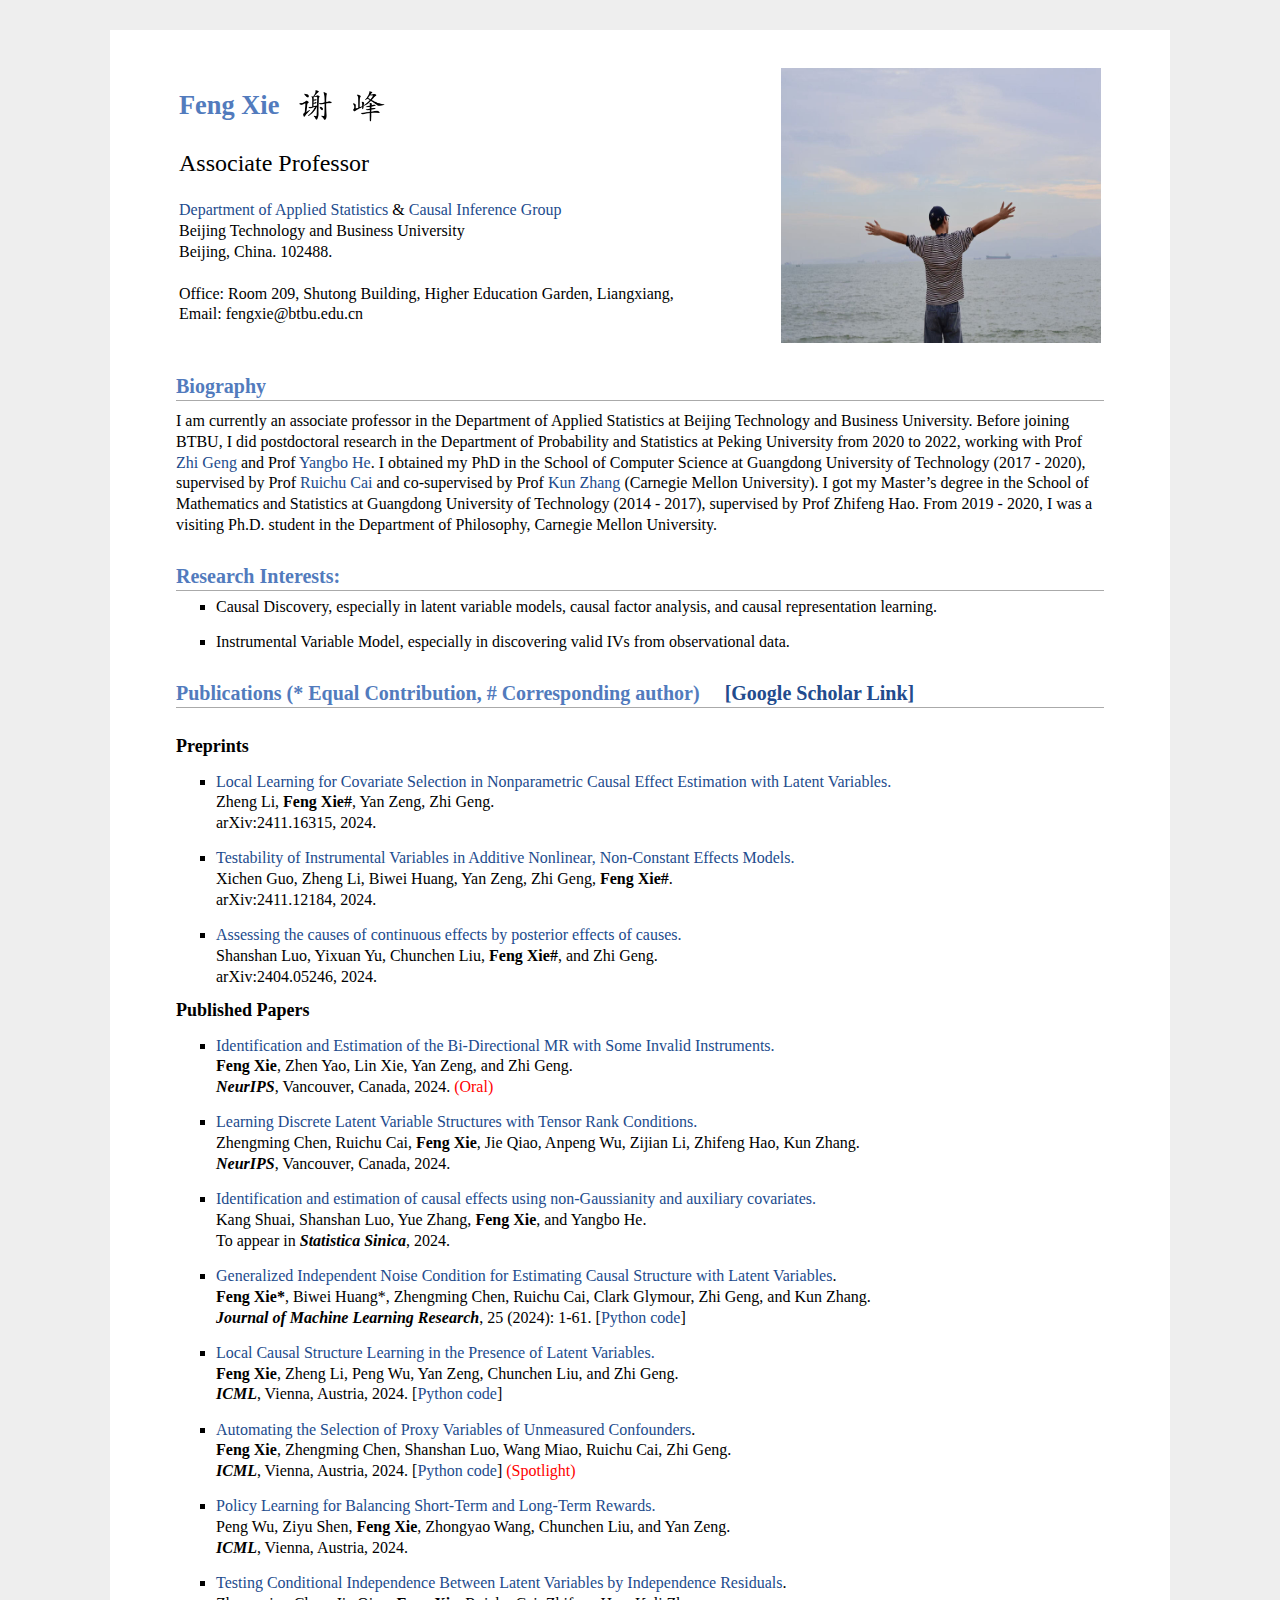
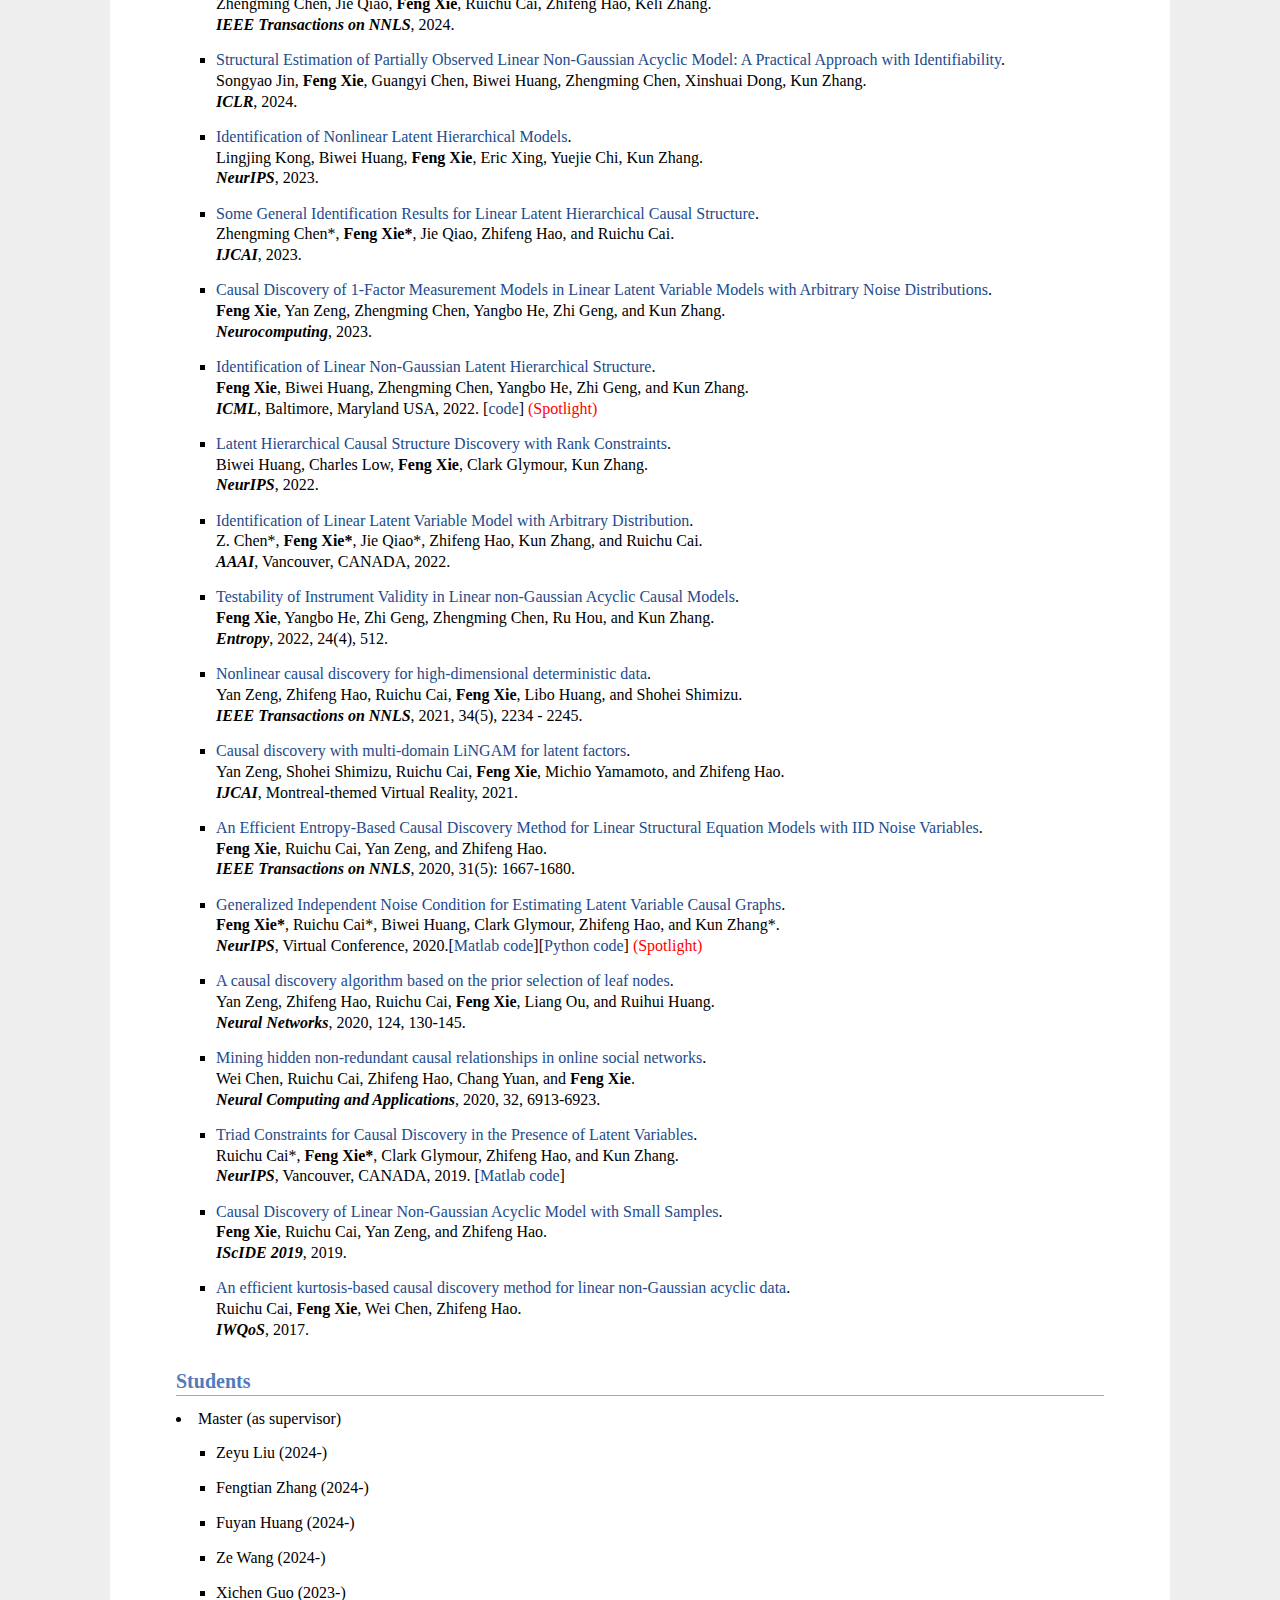
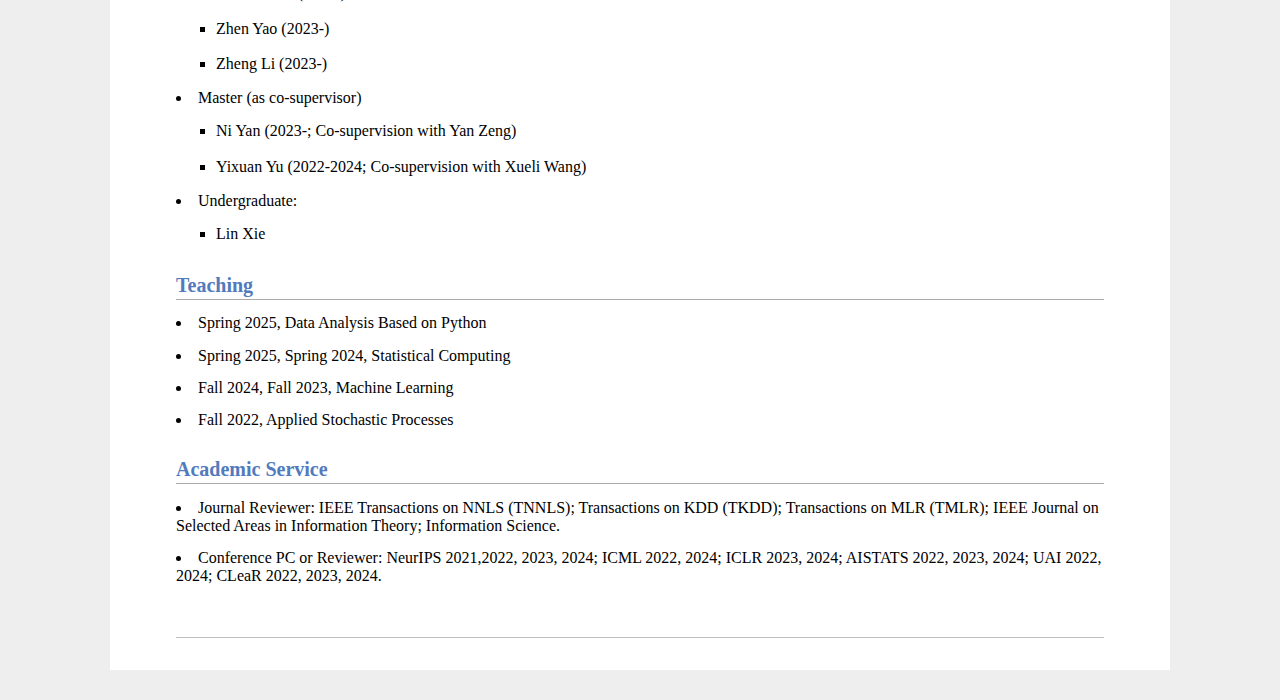
==== index.html @ b9092509 "Update index.html" ====
<meta name="description" content="Feng Xie&#39;s home page">
<link rel="stylesheet" href="jemdoc.css" type="text/css">
<link rel="shortcut icon" href="BTBU_logo.png">
<title>Feng Xie's Homepage</title>



<body> 
<div id="layout-content" style="margin-top:25px">

	<!--<a href="/cn">中文版本</a>-->
		
<table>
    <tbody>
        <tr>
            <td width="670">
                <div id="toptitle">
                    <h1>Feng Xie &nbsp; <img src="fengxie_cn.png" height="38px" style="margin-bottom:-10px" alt=''></h1>
                </div>
                <p>
                    <FONT size=5 face="Times New Roman">Associate Professor</FONT><br>
                    <br>
                    <a href="https://stxy.btbu.edu.cn/szdw/yytjxsz/fjsyytjx/c91fb67076584b08b0d0cfa4a7b65b8f.htm" target="_blank"> Department of Applied Statistics</a> & <a href="https://btbu-causality.group/" target="_blank">Causal Inference Group</a><br>
                    Beijing Technology and Business University <br>
                    Beijing, China. 102488.<br>
                    <br>
                    Office: Room 209, Shutong Building, Higher Education Garden, Liangxiang,
                    <br>
                    Email: fengxie@btbu.edu.cn
                </p>
            </td>
            <td>
                <img src="photos/xiamen1.jpeg" border="0" width="320" height="275">
            </td>
        </tr>
    </tbody>
</table>

<h2>Biography</h2>
<p>
    I am currently an associate professor in the Department of Applied Statistics at Beijing Technology and Business University.
  Before joining BTBU, I did postdoctoral research in the Department of Probability and Statistics at Peking University from 2020 to 2022, working with Prof <a href="https://www.math.pku.edu.cn/jsdw/ltx/141130.htm" target="_blank">Zhi Geng</a> and Prof <a href="http://english.math.pku.edu.cn/peoplefaculty/167.html" target="_blank">Yangbo He</a>.
  I obtained my PhD in the School of Computer Science at Guangdong University of Technology (2017 - 2020), supervised by Prof <a href="https://ruichucai.github.io/" target="_blank">Ruichu Cai</a> and co-supervised by Prof <a href="https://www.andrew.cmu.edu/user/kunz1/index.html" target="_blank">Kun Zhang</a> (Carnegie Mellon University).
  I got my Master’s degree in the School of Mathematics and Statistics at Guangdong University of Technology (2014 - 2017), supervised by Prof Zhifeng Hao. From 2019 - 2020, I was a visiting Ph.D. student in the Department of Philosophy, Carnegie Mellon University.
</p>

<h2>Research Interests:</h2>
<p>
<ul>
<li><p>Causal Discovery, especially in latent variable models, causal factor analysis, and causal representation learning.</p>
</li>
<li><p>Instrumental Variable Model, especially in discovering valid IVs from observational data.</p>
</li>
</ul>
</p>
	
<!-- 
<font size="4"><p align="justify"><span style="color:#ff0000"><b>I'm looking for students. Welcome to contact me if you are interested! </b></span></p></font>

<p style="font-size: 16px; text-align: justify; color: #ff0000; font-weight: bold;">
  I'm looking for students. Welcome to contact me if you are interested!
</p>
-->
<h2>Publications (* Equal Contribution, # Corresponding author) &nbsp&nbsp&nbsp<a href="https://scholar.google.com/citations?user=stLFCtQAAAAJ" target="_blank"> [Google Scholar Link]</a> <small></small></h2>

<!-- <pre><font size="3"><b>* Corresponding author</b>, <b># Corresponding author</b></font></pre>-->

<br><font size="4"><b>Preprints</b></font> 
<ul>
	<li>
	<p> <a href="https://arxiv.org/pdf/2411.16315" target="_blank">Local Learning for Covariate Selection in Nonparametric Causal Effect Estimation with Latent Variables.</a><br>
		Zheng Li, <b>Feng Xie#</b>, Yan Zeng, Zhi Geng.<br>
		arXiv:2411.16315, 2024.</p>	
	</li>
	<li>
	<p> <a href="https://arxiv.org/pdf/2411.12184" target="_blank">Testability of Instrumental Variables in Additive Nonlinear, Non-Constant Effects Models.</a><br>
		Xichen Guo, Zheng Li, Biwei Huang, Yan Zeng, Zhi Geng, <b>Feng Xie#</b>.<br>
		arXiv:2411.12184, 2024.</p>	
	</li>
	<li>
	<p> <a href="https://arxiv.org/pdf/2404.05246" target="_blank">Assessing the causes of continuous effects by posterior effects of causes.</a><br>
		Shanshan Luo, Yixuan Yu, Chunchen Liu, <b>Feng Xie#</b>, and Zhi Geng.<br>
		arXiv:2404.05246, 2024.</p>	
	</li>
</ul>
	
<font size="4"><b>Published Papers</b></font> 

<ul>
	<li>
	<p> <a href="https://arxiv.org/abs/2407.07933" target="_blank">Identification and Estimation of the Bi-Directional MR with Some Invalid Instruments.</a><br>
		<b>Feng Xie</b>, Zhen Yao, Lin Xie, Yan Zeng, and Zhi Geng.<br>
		<i><b>NeurIPS</b></i>, Vancouver, Canada, 2024. <font color="red">(Oral)</font></p>	
	</li>
	<li>
	<p> <a href="https://arxiv.org/pdf/2406.07020" target="_blank">Learning Discrete Latent Variable Structures with Tensor Rank Conditions.</a><br>
		Zhengming Chen, Ruichu Cai, <b>Feng Xie</b>, Jie Qiao, Anpeng Wu, Zijian Li, Zhifeng Hao, Kun Zhang.<br>
		<i><b>NeurIPS</b></i>, Vancouver, Canada, 2024.
	</li>
	<li>
        <p> <a href="https://arxiv.org/abs/2304.14895" target="_blank">Identification and estimation of causal effects using non-Gaussianity and auxiliary covariates.</a><br>
		Kang Shuai, Shanshan Luo, Yue Zhang, <b>Feng Xie</b>, and Yangbo He.<br>
		To appear in <i><b>Statistica Sinica</b></i>, 2024.</p>
   	 </li>
	<li>
        <p><a href="https://arxiv.org/abs/2308.06718" target="_blank">Generalized Independent Noise Condition for Estimating Causal Structure with Latent Variables</a>.<br>
		<b>Feng Xie*</b>, Biwei Huang*, Zhengming Chen, Ruichu Cai, Clark Glymour, Zhi Geng, and Kun Zhang. <br>
		 <i><b>Journal of Machine Learning Research</b></i>, 25 (2024): 1-61. [<a href="https://github.com/jinshi201/LaHiCaSl" target="_blank">Python code</a>]</p>
    	</li>
	<li><p> <a href="https://arxiv.org/pdf/2405.16225v2" target="_blank">Local Causal Structure Learning in the Presence of Latent Variables.</a><br>
		<b>Feng Xie</b>, Zheng Li, Peng Wu, Yan Zeng, Chunchen Liu, and Zhi Geng.<br>
		<i><b>ICML</b></i>, Vienna, Austria, 2024. [<a href="https://github.com/fengxie009/MMB-by-MMB" target="_blank">Python code</a>] </p>
	</li>
	<li><p> <a href="https://arxiv.org/pdf/2405.16130v1" target="_blank">Automating the Selection of Proxy Variables of Unmeasured Confounders</a>.<br>
		<b>Feng Xie</b>, Zhengming Chen, Shanshan Luo, Wang Miao, Ruichu Cai, Zhi Geng.<br>
		<i><b>ICML</b></i>, Vienna, Austria, 2024.  [<a href="https://github.com/jinshi201/Proxy_variable" target="_blank">Python code</a>] <font color="red">(Spotlight)</font></p>
    	</li>
    	<li><p> <a href="https://arxiv.org/pdf/2405.03329" target="_blank">Policy Learning for Balancing Short-Term and Long-Term Rewards.</a> <br>
		Peng Wu, Ziyu Shen, <b>Feng Xie</b>, Zhongyao Wang, Chunchen Liu, and Yan Zeng.<br>
		<i><b>ICML</b></i>, Vienna, Austria, 2024. </p>
    	</li>
   	<li>
        <p><a href="https://ieeexplore.ieee.org/abstract/document/10453288" target="_blank">Testing Conditional Independence Between Latent Variables by Independence Residuals</a>. <br>
		Zhengming Chen, Jie Qiao, <b>Feng Xie</b>, Ruichu Cai, Zhifeng Hao, Keli Zhang. <br>
		<i><b>IEEE Transactions on NNLS</b></i>, 2024.</p>
    	</li>
	<li>
        <p> <a href="https://openreview.net/pdf?id=nHkMm0ywWm" target="_blank">Structural Estimation of Partially Observed Linear Non-Gaussian Acyclic Model: A Practical Approach with Identifiability</a>. <br>
		Songyao Jin, <b>Feng Xie</b>, Guangyi Chen, Biwei Huang, Zhengming Chen, Xinshuai Dong, Kun Zhang.<br>
		<i><b>ICLR</b></i>, 2024.</p>
    	</li>
	<li>
        <p> <a href="https://arxiv.org/abs/2306.07916" target="_blank">Identification of Nonlinear Latent Hierarchical Models</a>. <br>
		Lingjing Kong, Biwei Huang, <b>Feng Xie</b>, Eric Xing, Yuejie Chi, Kun Zhang.<br>
		<i><b>NeurIPS</b></i>, 2023.</p>
    	</li>
	<li><p> <a href="https://www.ijcai.org/proceedings/2023/0397.pdf" target="_blank">Some General Identification Results for Linear Latent Hierarchical Causal Structure</a>.<br>
		Zhengming Chen*, <b>Feng Xie*</b>, Jie Qiao, Zhifeng Hao, and Ruichu Cai.<br>
		<i><b>IJCAI</b></i>, 2023.</p>
   	</li>
	<li><p> <a href="https://www.sciencedirect.com/science/article/pii/S0925231223000449" target="_blank">Causal Discovery of 1-Factor Measurement Models in Linear Latent Variable Models with Arbitrary Noise Distributions</a>. <br>
		<b>Feng Xie</b>, Yan Zeng, Zhengming Chen, Yangbo He, Zhi Geng, and Kun Zhang.<br>
		<i><b>Neurocomputing</b></i>, 2023.</p>
   	</li>
	<li><p> <a href="https://proceedings.mlr.press/v162/xie22a.html" target="_blank">Identification of Linear Non-Gaussian Latent Hierarchical Structure</a>.<br>
		<b>Feng Xie</b>, Biwei Huang, Zhengming Chen, Yangbo He, Zhi Geng, and Kun Zhang.<br>
		<i><b>ICML</b></i>, Baltimore, Maryland USA, 2022. [<a href="https://media.icml.cc/Conferences/ICML2022/supplementary/xie22a-supp.zip" target="_blank">code</a>] <font color="red">(Spotlight)</font></p>
	</li>
	<li><p><a href="https://openreview.net/forum?id=lIeuKiTZsLY" target="_blank">Latent Hierarchical Causal Structure Discovery with Rank Constraints</a>. <br>
		Biwei Huang, Charles Low, <b>Feng Xie</b>, Clark Glymour, Kun Zhang. <br>
		<i><b>NeurIPS</b></i>, 2022.</p>
	</li>
	<li><p> <a href="https://ojs.aaai.org/index.php/AAAI/article/view/20585" target="_blank">Identification of Linear Latent Variable Model with Arbitrary Distribution</a>.<br>
		Z. Chen*, <b>Feng Xie*</b>, Jie Qiao*, Zhifeng Hao, Kun Zhang, and Ruichu Cai.<br>
		<i><b>AAAI</b></i>, Vancouver, CANADA, 2022. </p>
	</li>
	<li><p> <a href="https://www.mdpi.com/1099-4300/24/4/512" target="_blank">Testability of Instrument Validity in Linear non-Gaussian Acyclic Causal Models</a>.<br>
		<b> Feng Xie</b>, Yangbo He, Zhi Geng, Zhengming Chen, Ru Hou, and Kun Zhang.<br>
		<i><b>Entropy</b></i>, 2022, 24(4), 512. </p>
    	</li>
	<li><p><a href="https://ieeexplore.ieee.org/abstract/document/9528890" target="_blank">Nonlinear causal discovery for high-dimensional deterministic data</a>. <br>
		Yan Zeng, Zhifeng Hao, Ruichu Cai, <b> Feng Xie</b>, Libo Huang, and Shohei Shimizu. <br>
		<i><b>IEEE Transactions on NNLS</b></i>, 2021, 34(5), 2234 - 2245. </p>
    	</li>
	<li><p> <a href="https://www.ijcai.org/proceedings/2021/0289.pdf" target="_blank">Causal discovery with multi-domain LiNGAM for latent factors</a>.<br>
		Yan Zeng, Shohei Shimizu, Ruichu Cai, <b>Feng Xie</b>, Michio Yamamoto, and Zhifeng Hao.<br>
		<i><b>IJCAI</b></i>, Montreal-themed Virtual Reality, 2021. </p>
	</li>	
	<li><p> <a href="https://ieeexplore.ieee.org/document/8755268" target="_blank">An Efficient Entropy-Based Causal Discovery Method for Linear Structural Equation Models with IID Noise Variables</a>. <br>
		<b>Feng Xie</b>, Ruichu Cai, Yan Zeng, and Zhifeng Hao.<br>
		<i><b>IEEE Transactions on NNLS</b></i>, 2020, 31(5): 1667-1680.</p>
	</li>
	<li><p> <a href="https://proceedings.neurips.cc/paper/2020/file/aa475604668730af60a0a87cc92604da-Paper.pdf" target="_blank">Generalized Independent Noise Condition for Estimating Latent Variable Causal Graphs</a>.  <br>
		<b>Feng Xie*</b>, Ruichu Cai*, Biwei Huang, Clark Glymour, Zhifeng Hao, and Kun Zhang*. <br>
		<i><b>NeurIPS</b></i>, Virtual Conference, 2020.[<a href="https://github.com/fengxie009/GIN-Condition-for-Estimating-Latent-Variable-Causal-Graphs" target="_blank">Matlab code</a>][<a href="https://github.com/cmu-phil/causal-learn" target="_blank">Python code</a>] <font color="red">(Spotlight)</font></p>
	</li>
    	<li><p><a href="https://www.sciencedirect.com/science/article/abs/pii/S0893608019304204" target="_blank">A causal discovery algorithm based on the prior selection of leaf nodes</a>. <br>
		Yan Zeng, Zhifeng Hao, Ruichu Cai, <b> Feng Xie</b>, Liang Ou, and Ruihui Huang. <br>
		<i><b>Neural Networks</b></i>, 2020, 124, 130-145.</p>
    	</li>
	<li><p><a href="https://link.springer.com/article/10.1007/s00521-019-04161-5" target="_blank">Mining hidden non-redundant causal relationships in online social networks</a>. <br>
		Wei Chen, Ruichu Cai, Zhifeng Hao, Chang Yuan, and <b> Feng Xie</b>. <br>
		<i><b>Neural Computing and Applications</b></i>, 2020, 32, 6913-6923. </p>
    	</li>
	<li><p><a href="https://proceedings.neurips.cc/paper/2019/file/8c66bb19847dd8c21413c5c8c9d68306-Paper.pdf" target="_blank">Triad Constraints for Causal Discovery in the Presence of Latent Variables</a>. <br>
		Ruichu Cai*, <b>Feng Xie*</b>, Clark Glymour, Zhifeng Hao, and Kun Zhang. <br>
		<i><b>NeurIPS</b></i>, Vancouver, CANADA, 2019. [<a href="https://github.com/fengxie009/Triad-Constraints-for-Learning-Causal-Structure-of-Latent-Variables" target="_blank">Matlab code</a>]</p>
	</li>	
	<li><p> <a href="https://link.springer.com/chapter/10.1007/978-3-030-36204-1_32" target="_blank">Causal Discovery of Linear Non-Gaussian Acyclic Model with Small Samples</a>. <br>
		<b> Feng Xie</b>, Ruichu Cai, Yan Zeng, and Zhifeng Hao.<br>
		<i><b>IScIDE 2019</b></i>, 2019. </p>
    	</li>
	<li><p> <a href="https://ieeexplore.ieee.org/abstract/document/7969175" target="_blank">An efficient kurtosis-based causal discovery method for linear non-Gaussian acyclic data</a>.<br>
		Ruichu Cai, <b> Feng Xie</b>, Wei Chen, Zhifeng Hao.<br>
		<i><b>IWQoS</b></i>, 2017. </p>
    	</li>
</ul>

	
<h2>Students</h2>
<p>
  <li>Master (as supervisor) 
    <ul>
      <li><p>Zeyu Liu (2024-)</p></li>
      <li><p>Fengtian Zhang (2024-)</p></li>
      <li><p>Fuyan Huang (2024-)</p></li>
      <li><p>Ze Wang (2024-)</p></li>
      <li><p>Xichen Guo (2023-)</p></li>
      <li><p>Zhen Yao (2023-)</p></li>
      <li><p>Zheng Li (2023-)</p></li>
    </ul>
  </li>
  <li>Master (as co-supervisor) 
    <ul>
      <li><p>Ni Yan (2023-; Co-supervision with Yan Zeng)</p></li>
      <li><p>Yixuan Yu (2022-2024; Co-supervision with Xueli Wang)</p></li>
    </ul>
  </li>
  <li>Undergraduate: 
    <ul>
      <li><p>Lin Xie</p></li>
    </ul>
  </li>
</p>
	
<h2>Teaching</h2>
<p>
<li>
Spring 2025, Data Analysis Based on Python
</li>
<li>
Spring 2025, Spring 2024, Statistical Computing
</li>
<li>
Fall 2024, Fall 2023, Machine Learning
</li>
<li>
Fall 2022, Applied Stochastic Processes
</li>
</p>


	
<h2>Academic Service <small></small></h2>
<li>
    Journal Reviewer: IEEE Transactions on NNLS (TNNLS); Transactions on KDD (TKDD); Transactions on MLR (TMLR); IEEE Journal on Selected Areas in Information Theory; Information Science.
</li>
<li>
    Conference PC or Reviewer: NeurIPS 2021,2022, 2023, 2024; ICML 2022, 2024; ICLR 2023, 2024; AISTATS 2022, 2023, 2024; UAI 2022, 2024; CLeaR 2022, 2023, 2024.
</li>



<div id="footer">
    <div id="footer-text"></div>
</div>

</div>

</body></html>
---- jemdoc.css ----
/* Default css file for jemdoc. */

table#tlayout {
    border: none;
    border-collapse: separate;
    background: white;
}
/*
body {
    background: white;
    padding-bottom: 8px;
    margin: 0;
}
*/
html {
  background-color: #eeeeee;
}

body {
  font-family: Georgia, serif;
  color: #000;
  background-color: #ffffff;
  text-align:left; /* for IE */
  margin-top: 30px;
  margin-bottom: 30px;
  margin-left: auto;
  margin-right: auto;
  padding-left:  50px;
  padding-right: 50px;
  padding-top: 10px;
  padding-bottom: 30px;
  max-width: 960px;
}

#layout-menu {
    background: #f6f6f6;
    border: 1px solid #dddddd;
    padding-top: 0.5em;
    padding-left: 8px;
    padding-right: 8px;
    font-size: 1.0em;
    width: auto;
    white-space: nowrap;
    text-align: left;
    vertical-align: top;
}

#layout-menu td {
    background: #f4f4f4;
    vertical-align: top;
}

#layout-content {
    padding-top: 0.0em;
    padding-left: 1.0em;
    padding-right: 1.0em;
    border: none;
    background: white;
    text-align: left;
    vertical-align: top;
}

#layout-menu a {
    line-height: 1.5em;
    margin-left: 0.5em;
}

tt {
    background: #ffffdd;
}

pre, tt {
    font-size: 90%;
    font-family: monaco, monospace;
}

a, a > tt {
    color: #224b8d;
    text-decoration: none;
}

a:hover {
    border-bottom: 1px gray dotted;
}

#layout-menu a.current:link, #layout-menu a.current:visited {
    color: #022b6d;
    border-bottom: 1px gray solid;
}
#layout-menu a:link, #layout-menu a:visited, #layout-menu a:hover {
    color: #527bbd;
    text-decoration: none;
}
#layout-menu a:hover {
    text-decoration: none;
}

div.menu-category {
    border-bottom: 1px solid gray;
    margin-top: 0.8em;
    padding-top: 0.2em;
    padding-bottom: 0.1em;
    font-weight: bold;
}

div.menu-item {
    padding-left: 16px;
    text-indent: -16px;
}

div#toptitle {
    padding-bottom: 0.2em;
    margin-bottom: 1.5em;
    /*border-bottom: 3px double gray;*/
}

/* Reduce space if we begin the page with a title. */
div#toptitle + h2, div#toptitle + h3 {
    margin-top: 0em;
}

div#subtitle {
    margin-top: 0.0em;
    margin-bottom: 0.0em;
    padding-top: 0em;
    padding-bottom: 0.1em;
}

em {
    font-style: italic;
}

strong {
    font-weight: bold;
}


h1, h2, h3 {
    color: #527bbd;
    margin-top: 0.7em;
    margin-bottom: 0.5em;
    padding-bottom: 0.2em;
    line-height: 1.0;
    padding-top: 0.5em;
    border-bottom: 1px solid #aaaaaa;
}

h1 {
    font-size: 165%;
    padding-bottom: 0.3em;
}

h2 {
    padding-top: 0.8em;
    font-size: 125%;
}

h2 + h3 {
    padding-top: 0.2em;
}

h3 {
    font-size: 110%;
    border-bottom: none;
}

p {
    margin-top: 0.0em;
    margin-bottom: 0.8em;
    padding: 0;
    line-height: 1.3;
}

pre {
    padding: 0;
    margin: 0;
}

div#footer {
    font-size: small;
    border-top: 1px solid #c0c0c0;
    padding-top: 0.1em;
    margin-top: 4.0em;
    color: #c0c0c0;
}

div#footer a {
    color: #80a0b0;
}

div#footer-text {
    float: left;
    padding-bottom: 8px;
}

ul, ol, dl {
    margin-top: 0.2em;
    padding-top: 0;
    margin-bottom: 0.8em;
}

dt {
    margin-top: 0.5em;
    margin-bottom: 0;
}

dl {
    margin-left: 20px;
}

dd {
    color: #222222;
}

dd > *:first-child {
    margin-top: 0;
}

ul {
    list-style-position: outside;
    list-style-type: square;
}

p + ul, p + ol {
    margin-top: -0.5em;
}

li {
    margin-top:0.9em;
}

ol {
    list-style-position: outside;
    list-style-type: decimal;
}

li p, dd p {
    margin-bottom: 0.3em;
}


ol ol {
    list-style-type: lower-alpha;
}

ol ol ol {
    list-style-type: lower-roman;
}

p + div.codeblock {
    margin-top: -0.6em;
}

div.codeblock, div.infoblock {
    margin-right: 0%;
    margin-top: 1.2em;
    margin-bottom: 1.3em;
}

div.blocktitle {
    font-weight: bold;
    color: #cd7b62;
    margin-top: 1.2em;
    margin-bottom: 0.1em;
}

div.blockcontent {
    border: 1px solid silver;
    padding: 0.3em 0.5em;
}

div.infoblock > div.blockcontent {
    background: #ffffee;
}

div.blockcontent p + ul, div.blockcontent p + ol {
    margin-top: 0.4em;
}

div.infoblock p {
    margin-bottom: 0em;
}

div.infoblock li p, div.infoblock dd p {
    margin-bottom: 0.5em;
}

div.infoblock p + p {
    margin-top: 0.8em;
}

div.codeblock > div.blockcontent {
    background: #f6f6f6;
}

span.pycommand {
    color: #000070;
}

span.statement {
    color: #008800;
}
span.builtin {
    color: #000088;
}
span.special {
    color: #990000;
}
span.operator {
    color: #880000;
}
span.error {
    color: #aa0000;
}
span.comment, span.comment > *, span.string, span.string > * {
    color: #606060;
}

@media print {
    #layout-menu { display: none; }
}

#fwtitle {
    margin: 2px;
}

#fwtitle #toptitle {
    padding-left: 0.5em;
    margin-bottom: 0.5em;
}

#layout-content h1:first-child, #layout-content h2:first-child, #layout-content h3:first-child {
    margin-top: -0.7em;
}

div#toptitle h1, #layout-content div#toptitle h1 {
    margin-bottom: 0.0em;
    padding-bottom: 0.1em;
    padding-top: 0;
    margin-top: 0.5em;
    border-bottom: none;
}

img.eq {
    padding: 0;
    padding-left: 0.1em;
    padding-right: 0.1em;
    margin: 0;
}

img.eqwl {
    padding-left: 2em;
    padding-top: 0.6em;
    padding-bottom: 0.2em;
    margin: 0;
}

table + table {
    margin-top: 1em;
}

tr.heading {
    font-weight: bold;
    border-bottom: 2px solid black;
}

img {
    border: none;
}

table.imgtable, table.imgtable td {
    border: none;
    text-align: left;
}
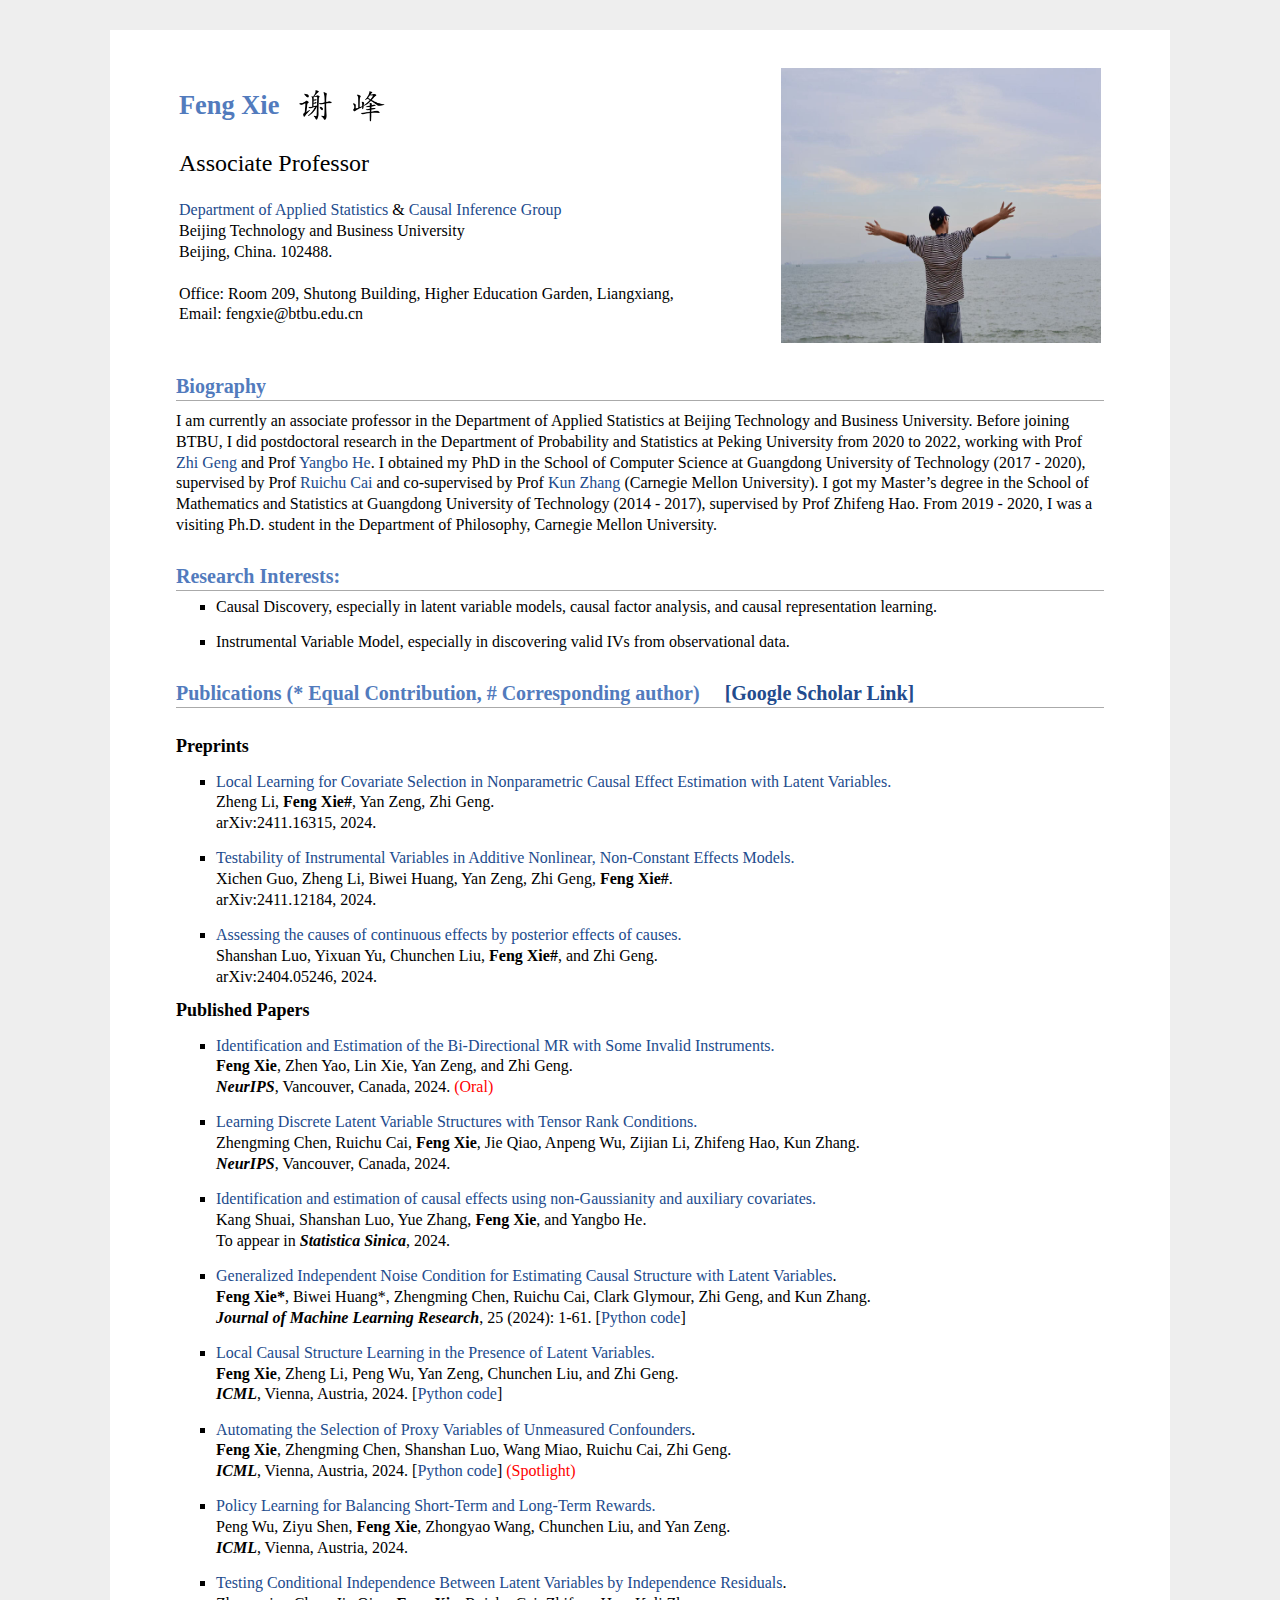
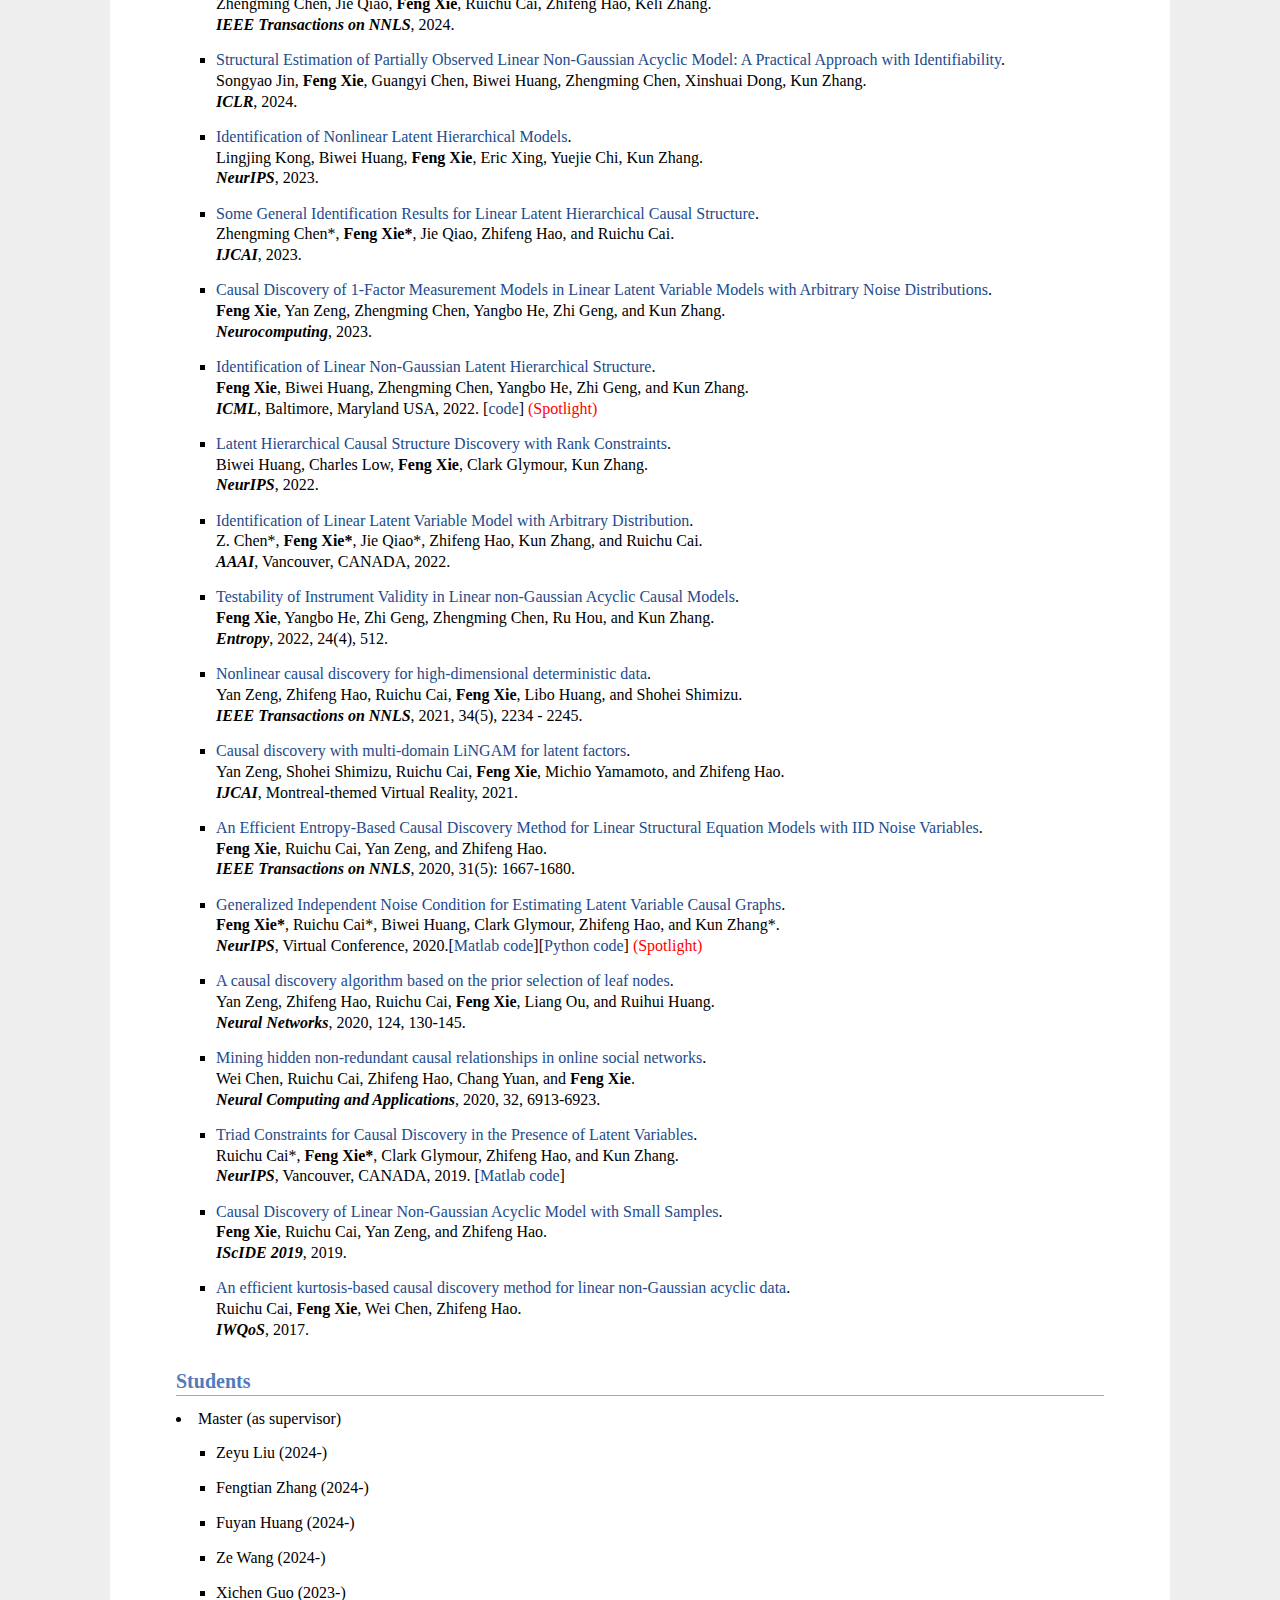
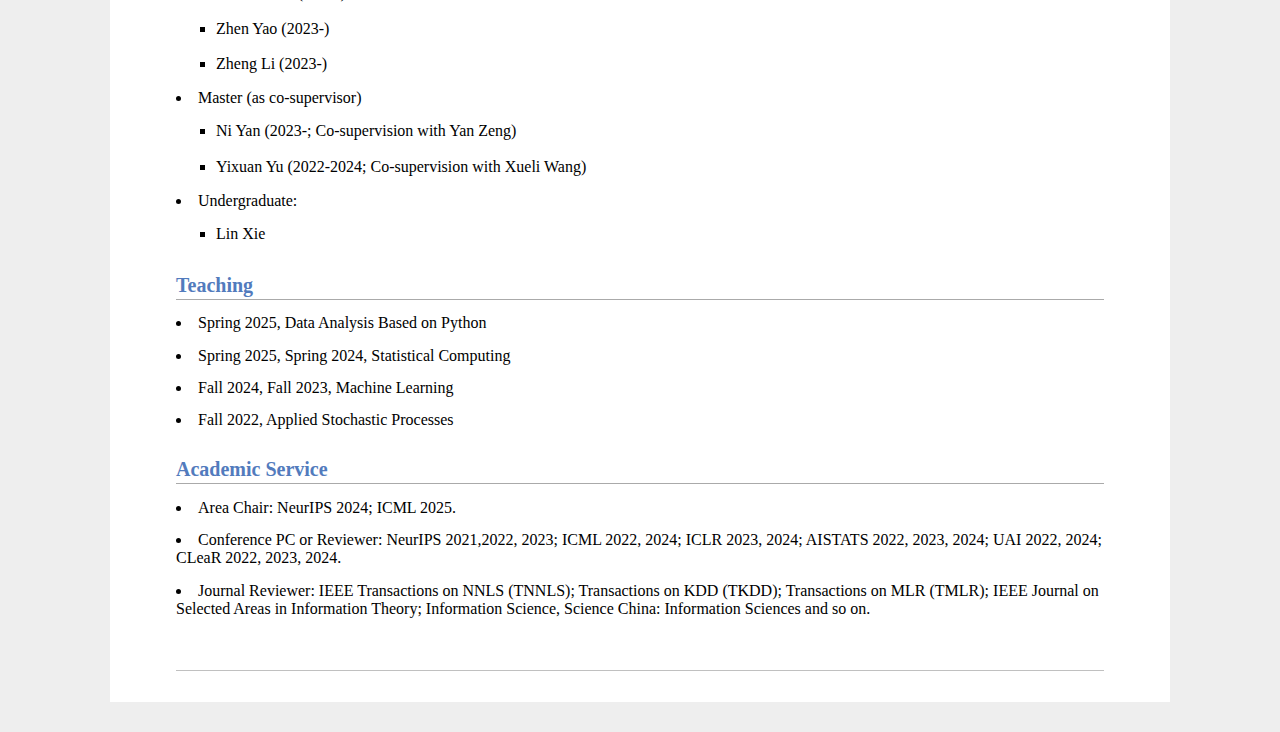
==== commit c08b7f00: "Update index.html" ====
--- a/index.html
+++ b/index.html
@@ -243,11 +243,15 @@
 	
 <h2>Academic Service <small></small></h2>
 <li>
-    Journal Reviewer: IEEE Transactions on NNLS (TNNLS); Transactions on KDD (TKDD); Transactions on MLR (TMLR); IEEE Journal on Selected Areas in Information Theory; Information Science.
-</li>
-<li>
-    Conference PC or Reviewer: NeurIPS 2021,2022, 2023, 2024; ICML 2022, 2024; ICLR 2023, 2024; AISTATS 2022, 2023, 2024; UAI 2022, 2024; CLeaR 2022, 2023, 2024.
-</li>
+    Area Chair: NeurIPS 2024; ICML 2025.
+</li>	
+<li>
+    Conference PC or Reviewer: NeurIPS 2021,2022, 2023; ICML 2022, 2024; ICLR 2023, 2024; AISTATS 2022, 2023, 2024; UAI 2022, 2024; CLeaR 2022, 2023, 2024.
+</li>
+<li>
+    Journal Reviewer: IEEE Transactions on NNLS (TNNLS); Transactions on KDD (TKDD); Transactions on MLR (TMLR); IEEE Journal on Selected Areas in Information Theory; Information Science, Science China: Information Sciences and so on.
+</li>
+
 
 
 
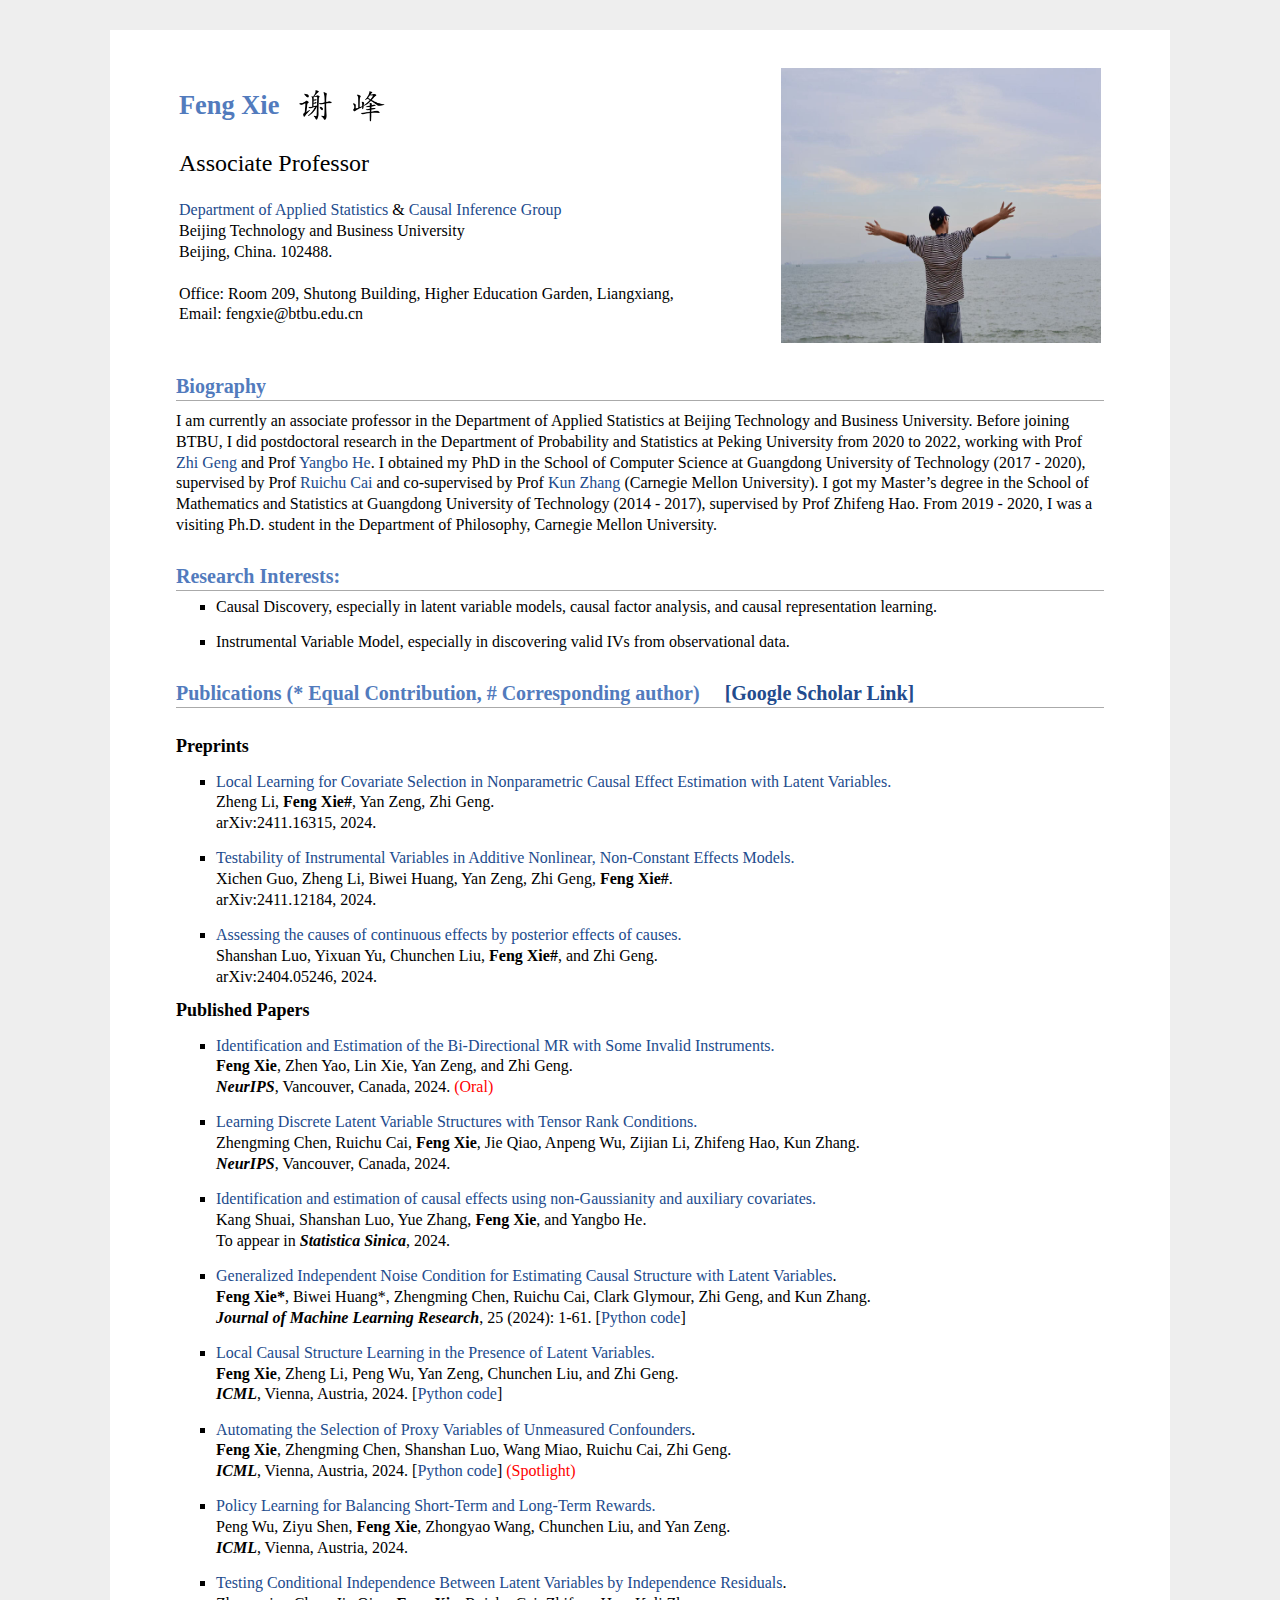
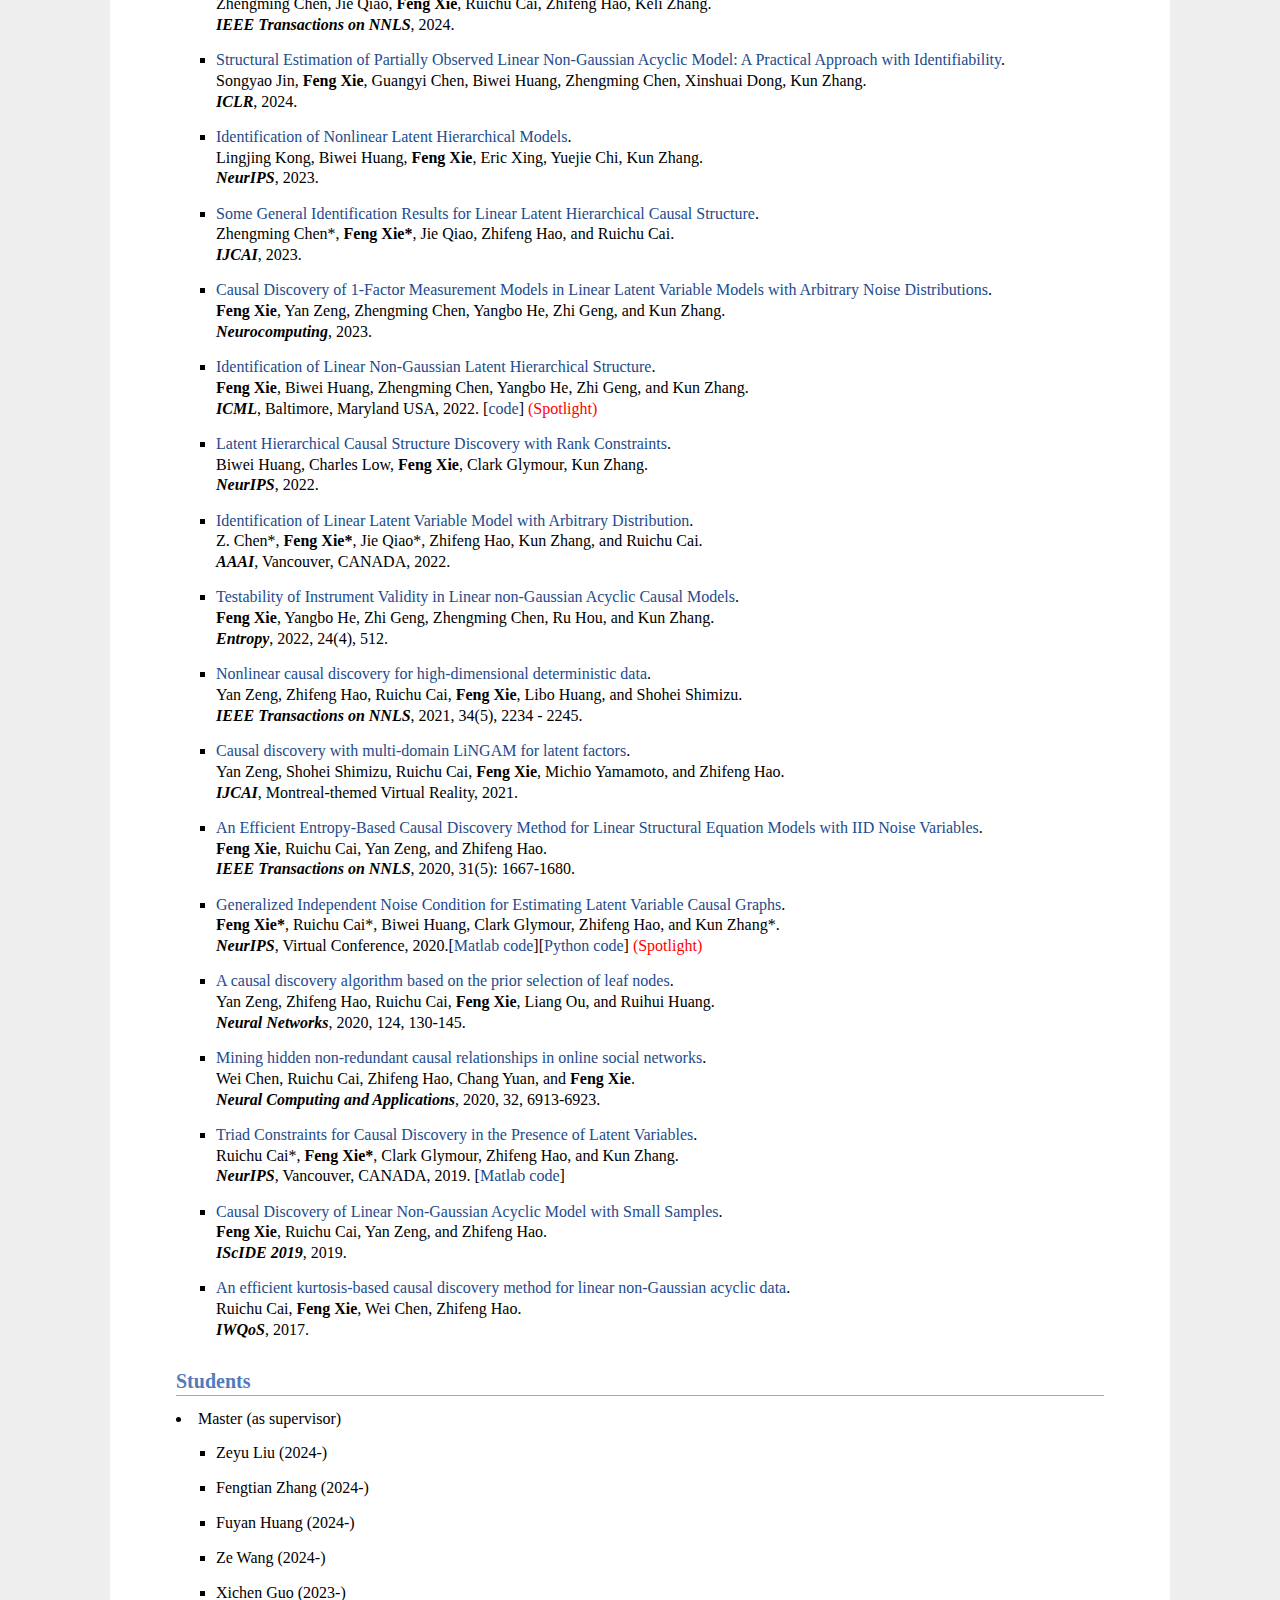
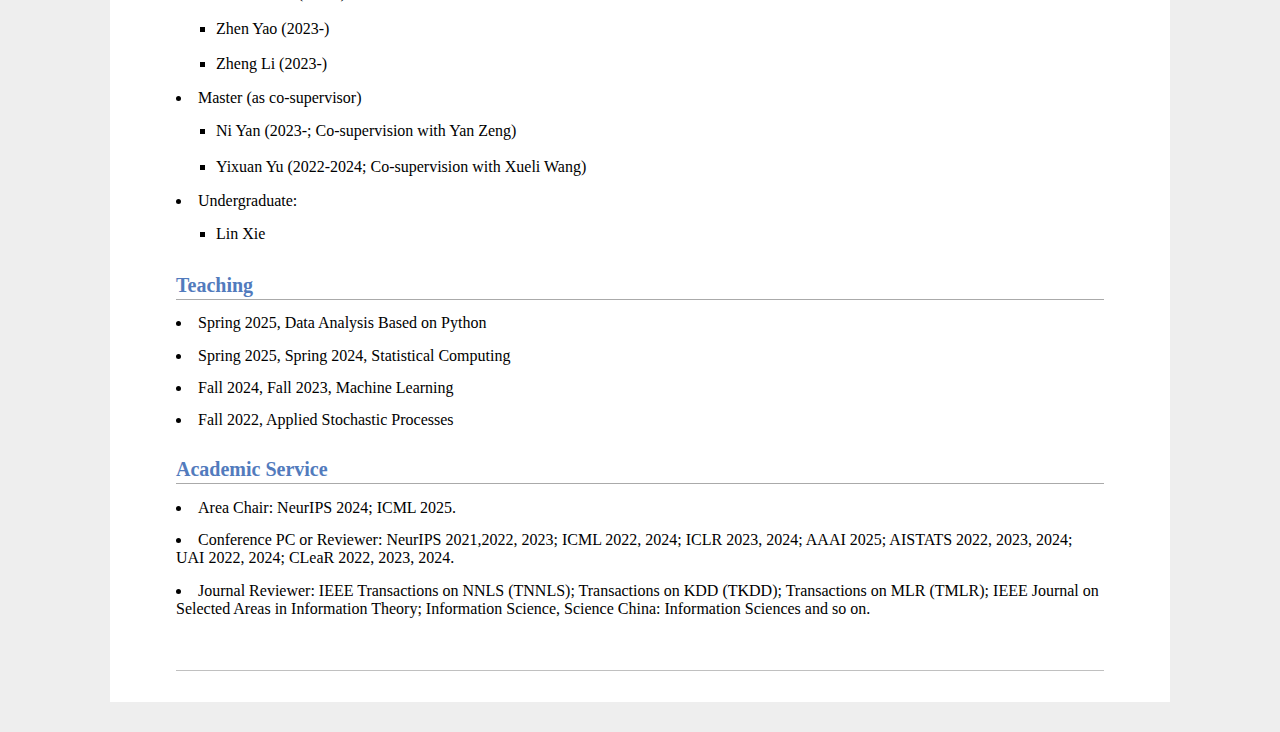
==== commit fbea6260: "Update index.html" ====
--- a/index.html
+++ b/index.html
@@ -246,7 +246,7 @@
     Area Chair: NeurIPS 2024; ICML 2025.
 </li>	
 <li>
-    Conference PC or Reviewer: NeurIPS 2021,2022, 2023; ICML 2022, 2024; ICLR 2023, 2024; AISTATS 2022, 2023, 2024; UAI 2022, 2024; CLeaR 2022, 2023, 2024.
+    Conference PC or Reviewer: NeurIPS 2021,2022, 2023; ICML 2022, 2024; ICLR 2023, 2024; AAAI 2025; AISTATS 2022, 2023, 2024; UAI 2022, 2024; CLeaR 2022, 2023, 2024.
 </li>
 <li>
     Journal Reviewer: IEEE Transactions on NNLS (TNNLS); Transactions on KDD (TKDD); Transactions on MLR (TMLR); IEEE Journal on Selected Areas in Information Theory; Information Science, Science China: Information Sciences and so on.
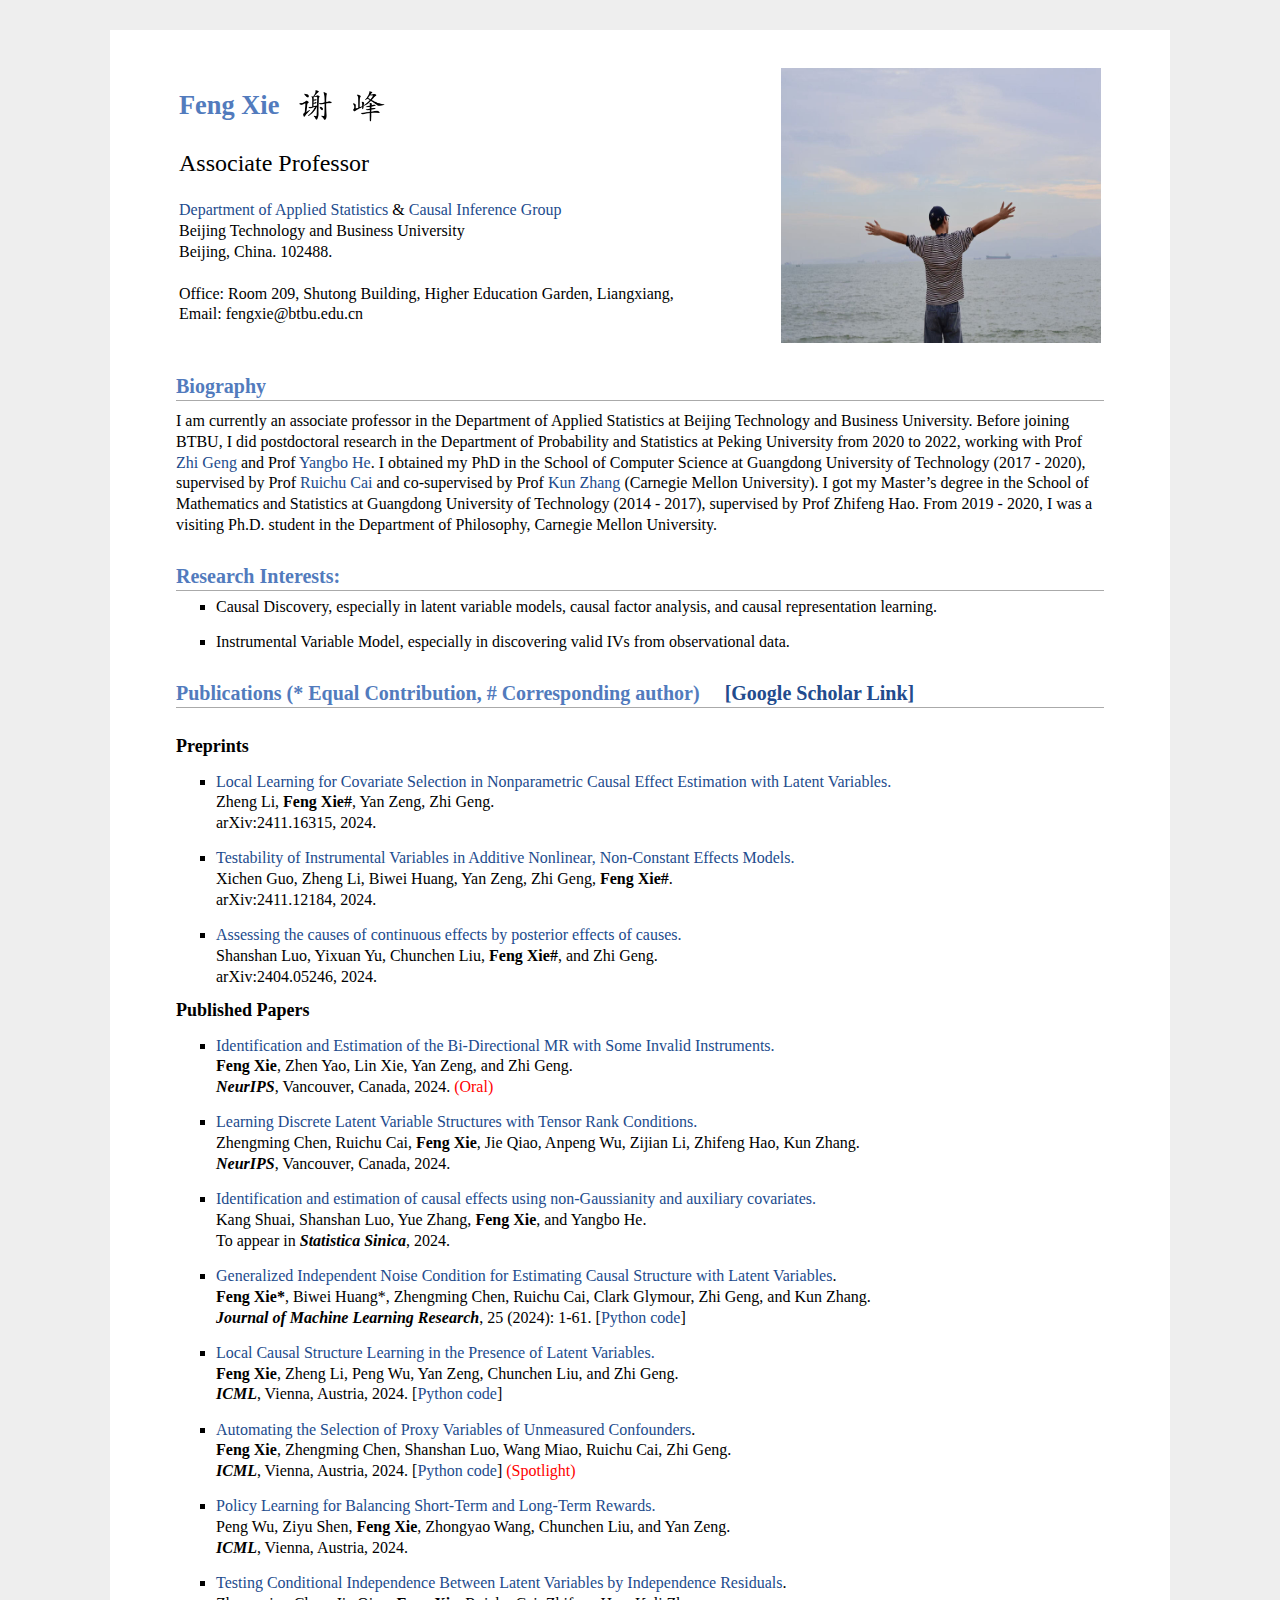
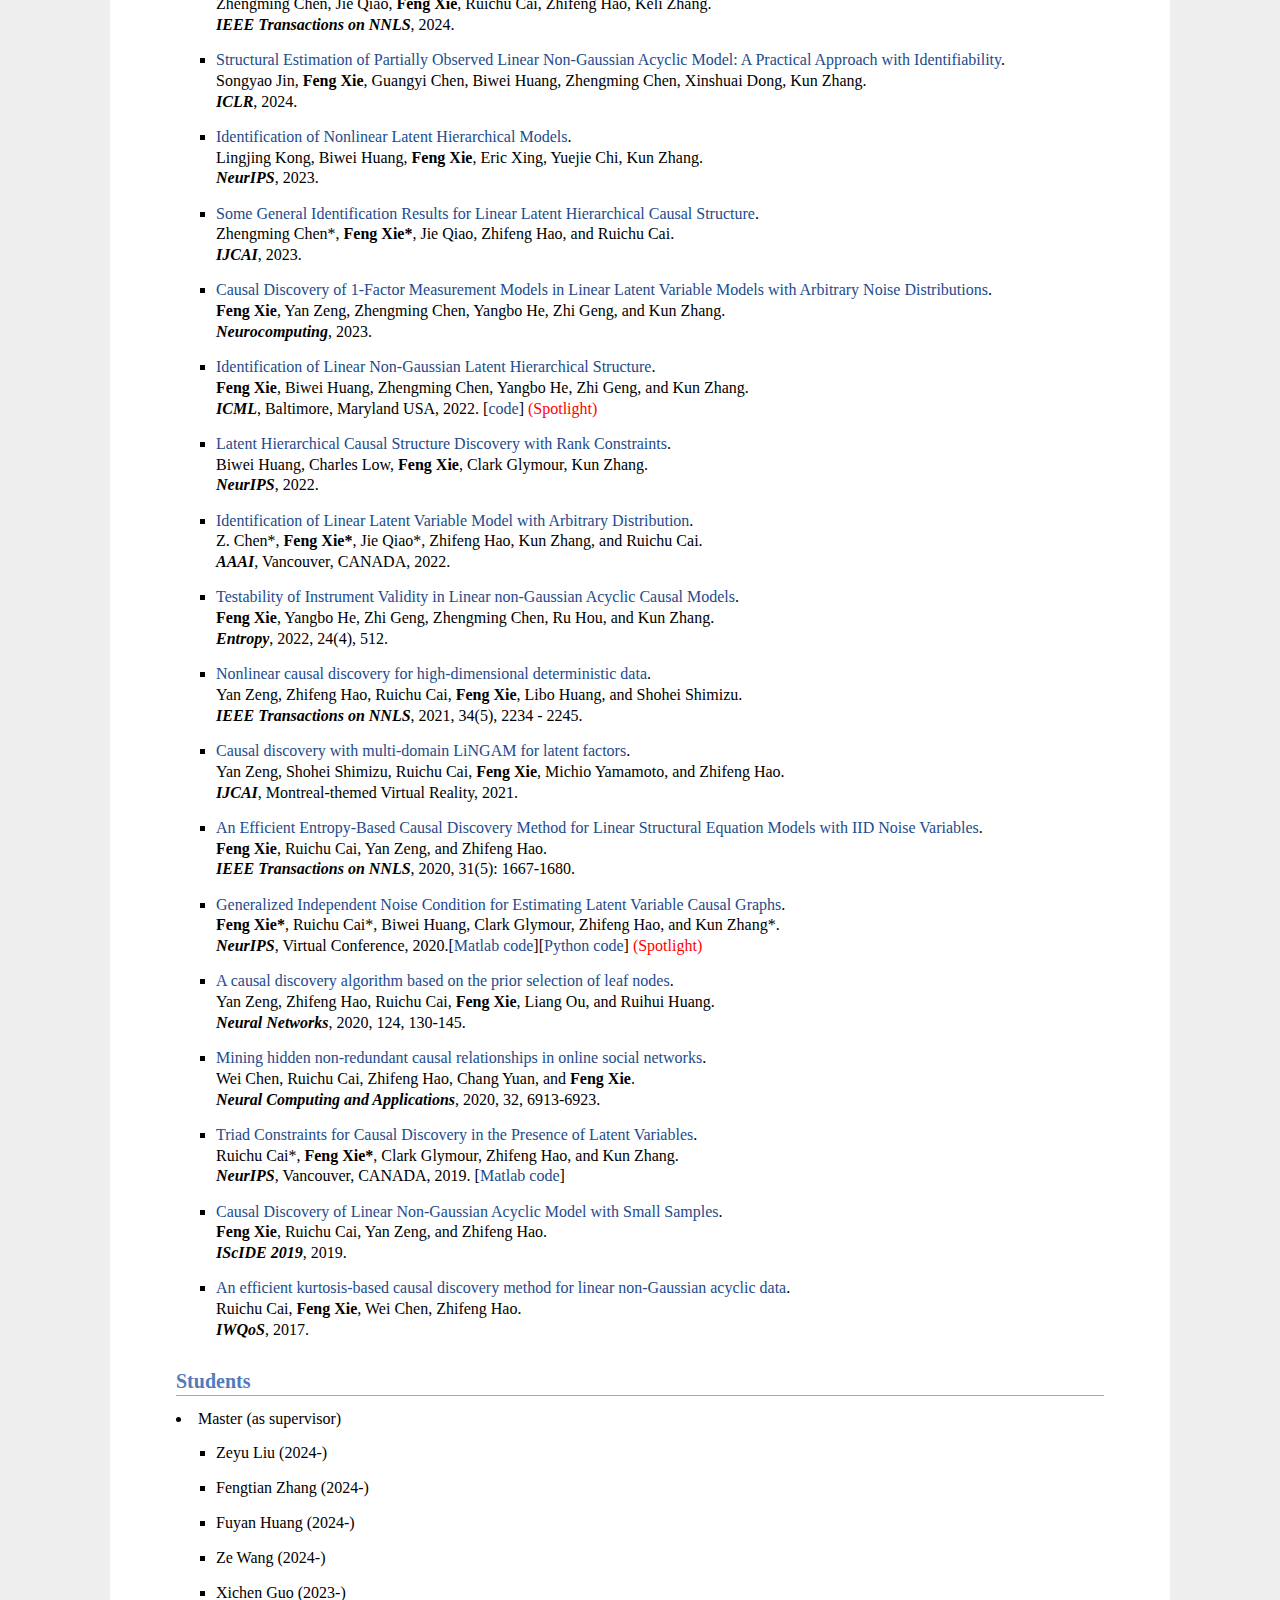
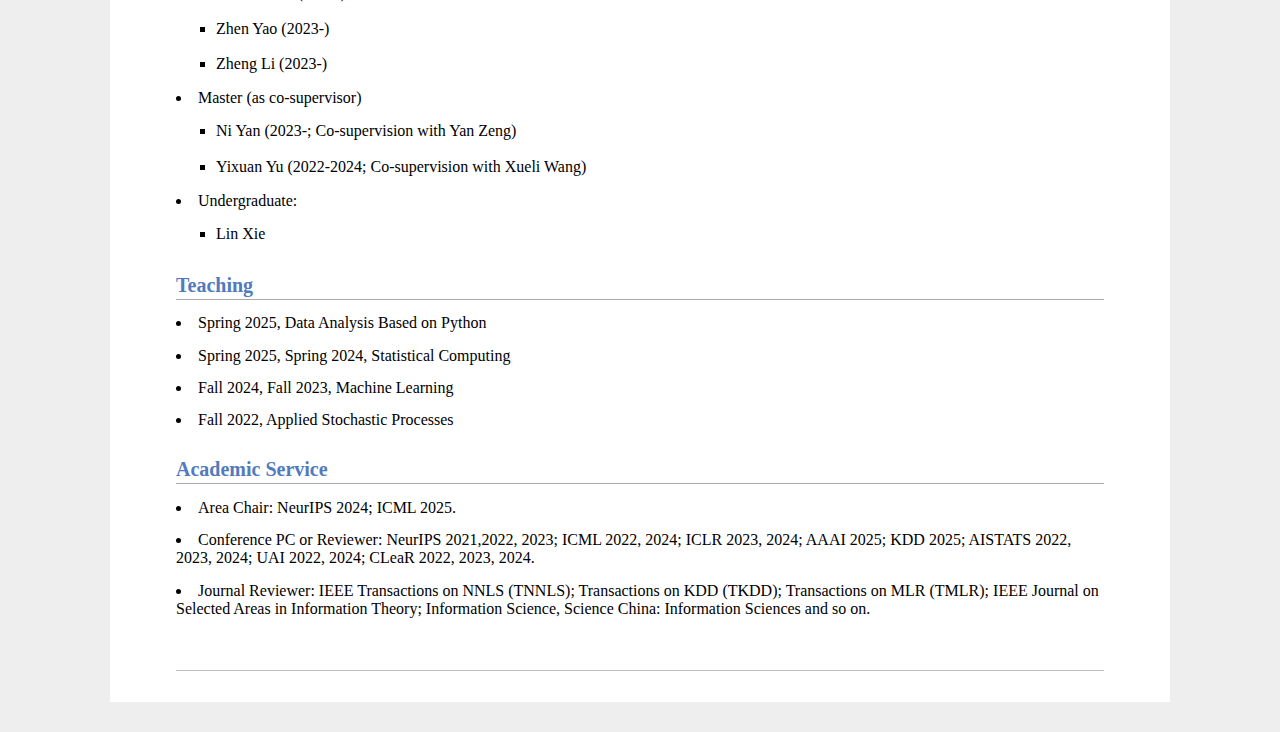
==== commit 5752e802: "Update index.html" ====
--- a/index.html
+++ b/index.html
@@ -246,7 +246,7 @@
     Area Chair: NeurIPS 2024; ICML 2025.
 </li>	
 <li>
-    Conference PC or Reviewer: NeurIPS 2021,2022, 2023; ICML 2022, 2024; ICLR 2023, 2024; AAAI 2025; AISTATS 2022, 2023, 2024; UAI 2022, 2024; CLeaR 2022, 2023, 2024.
+    Conference PC or Reviewer: NeurIPS 2021,2022, 2023; ICML 2022, 2024; ICLR 2023, 2024; AAAI 2025; KDD 2025; AISTATS 2022, 2023, 2024; UAI 2022, 2024; CLeaR 2022, 2023, 2024.
 </li>
 <li>
     Journal Reviewer: IEEE Transactions on NNLS (TNNLS); Transactions on KDD (TKDD); Transactions on MLR (TMLR); IEEE Journal on Selected Areas in Information Theory; Information Science, Science China: Information Sciences and so on.
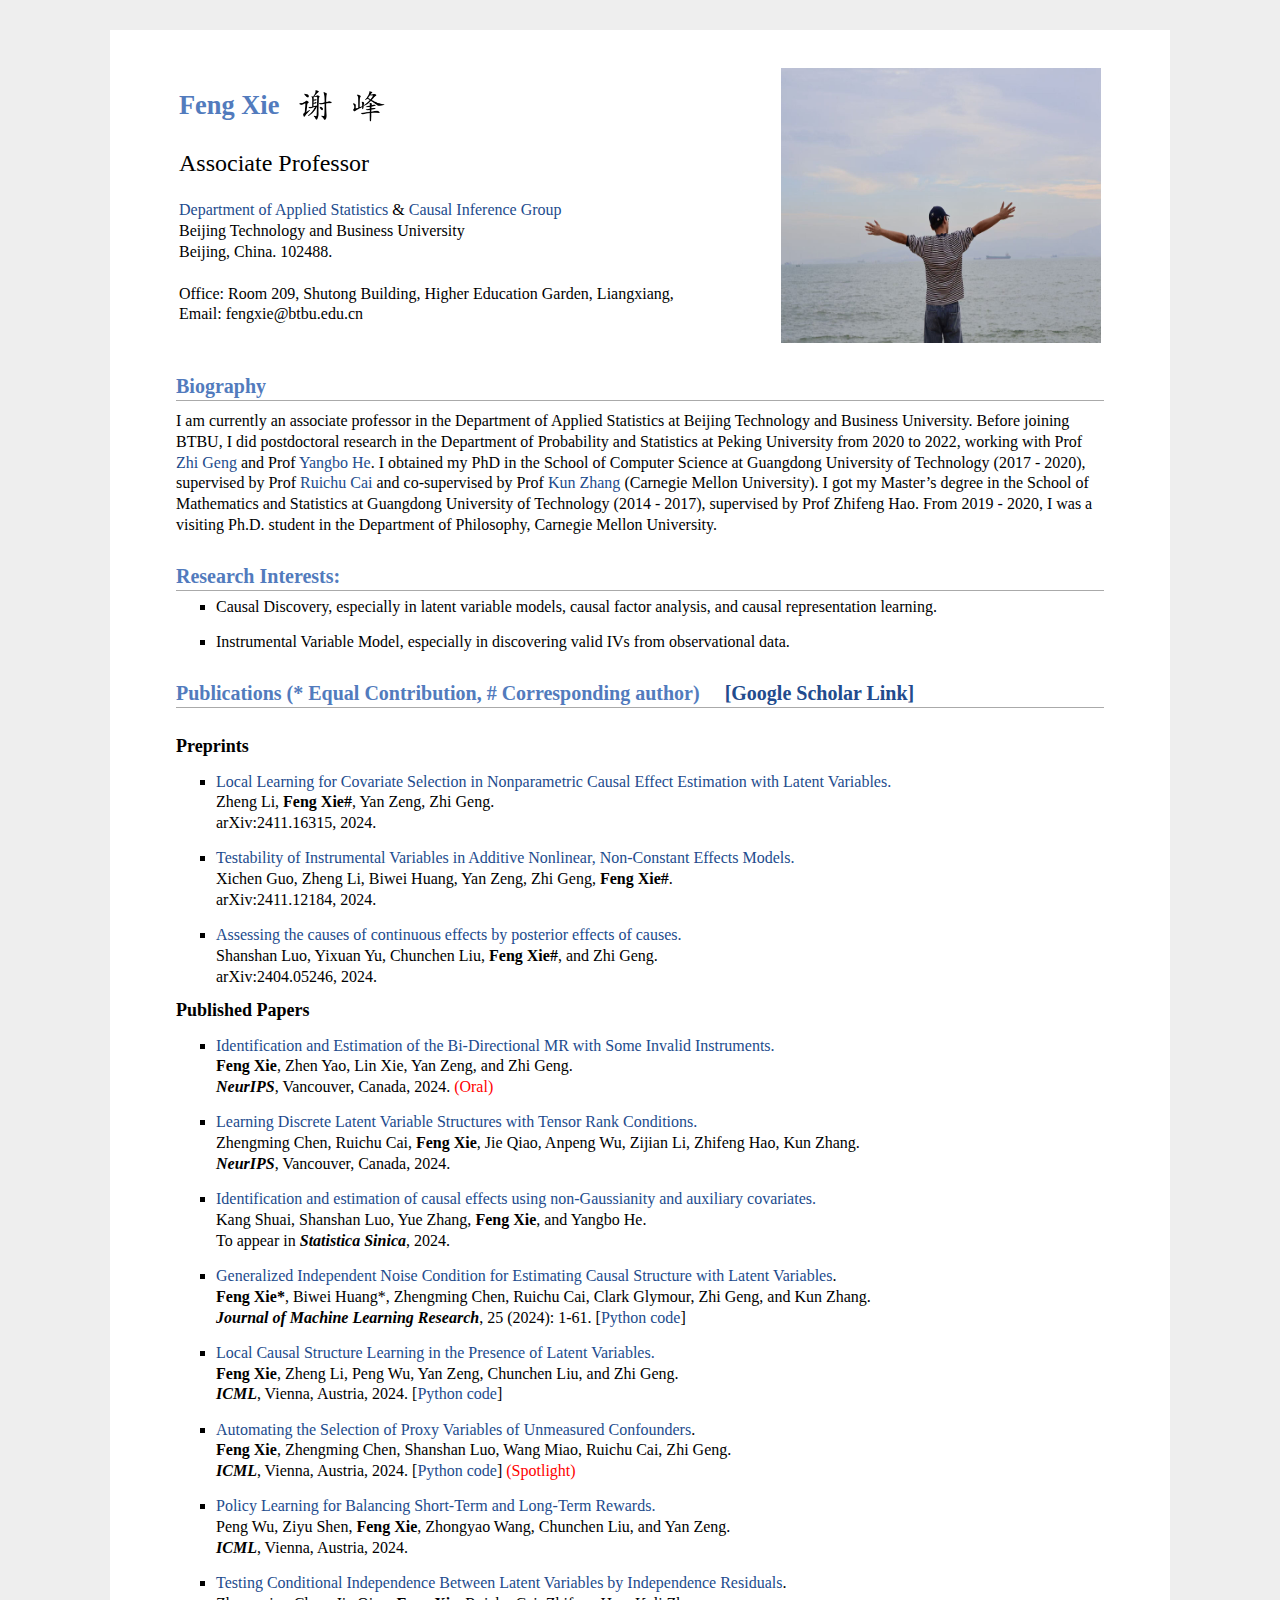
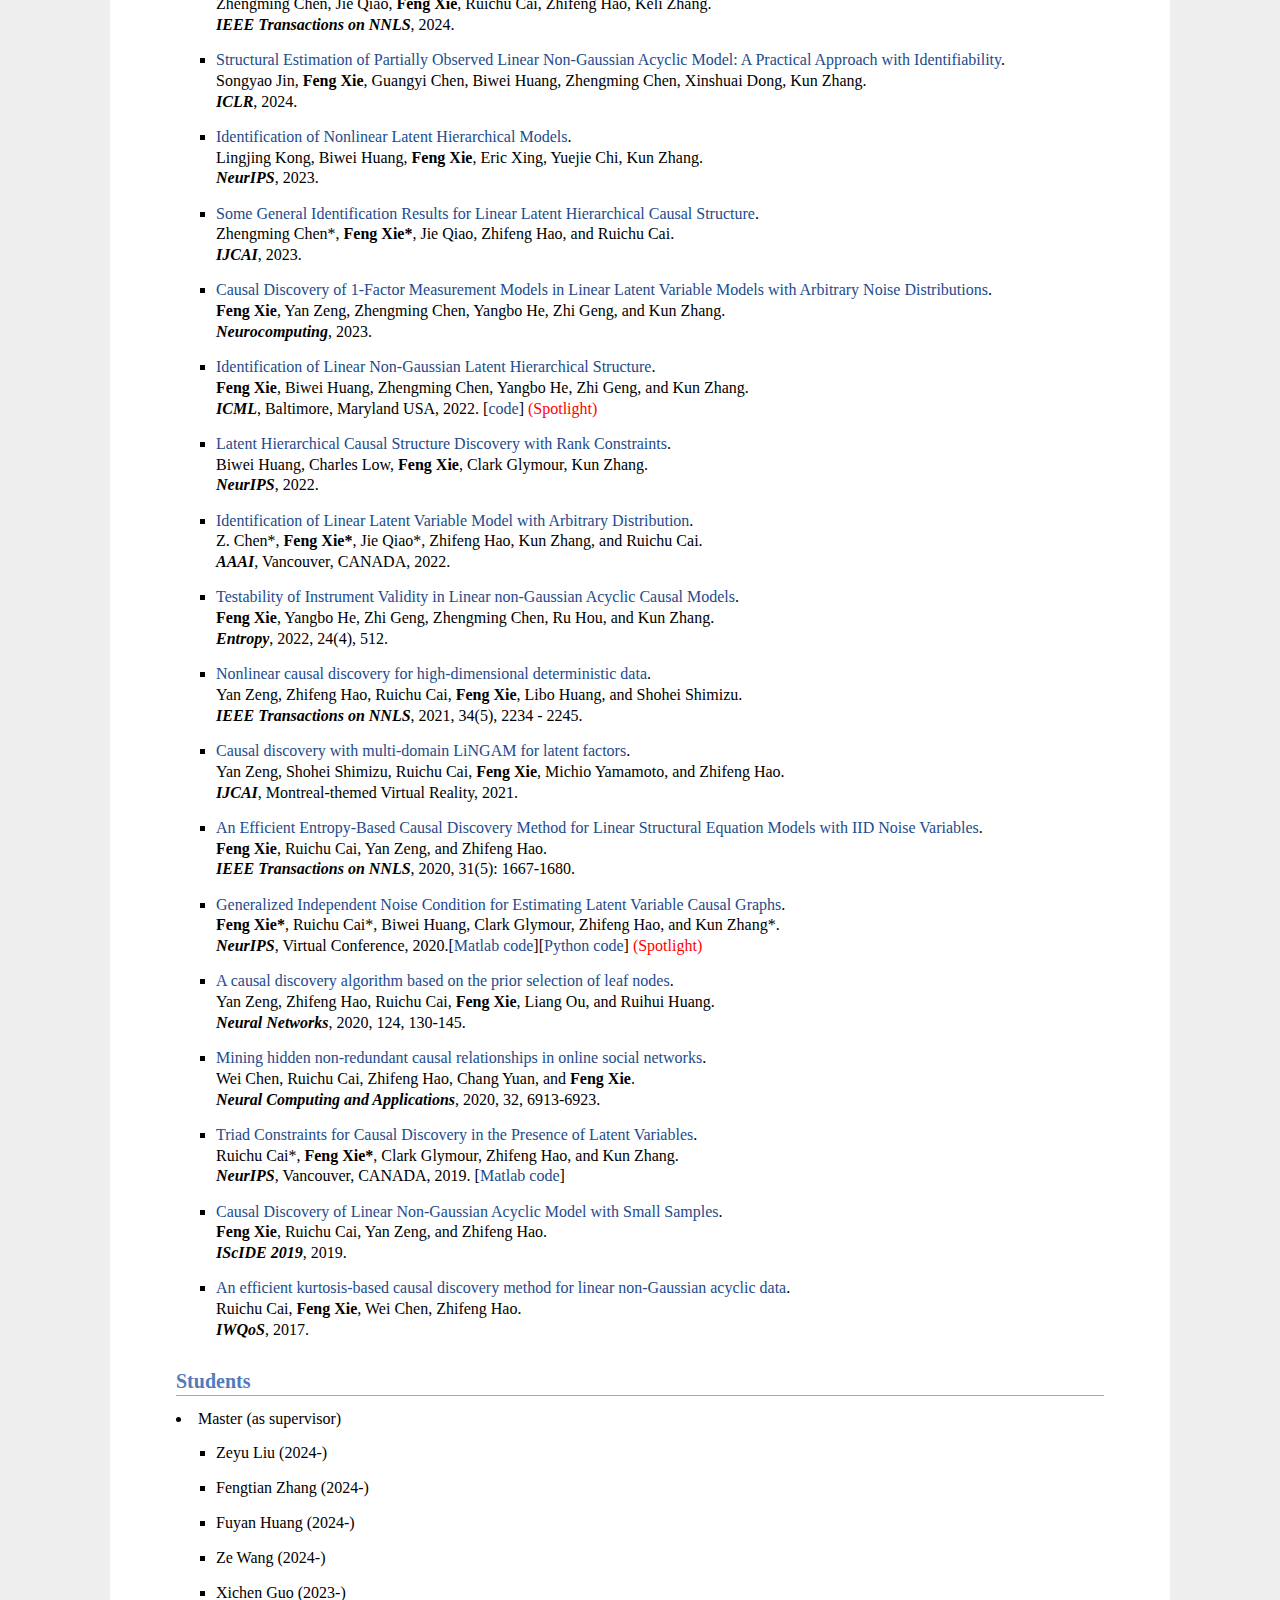
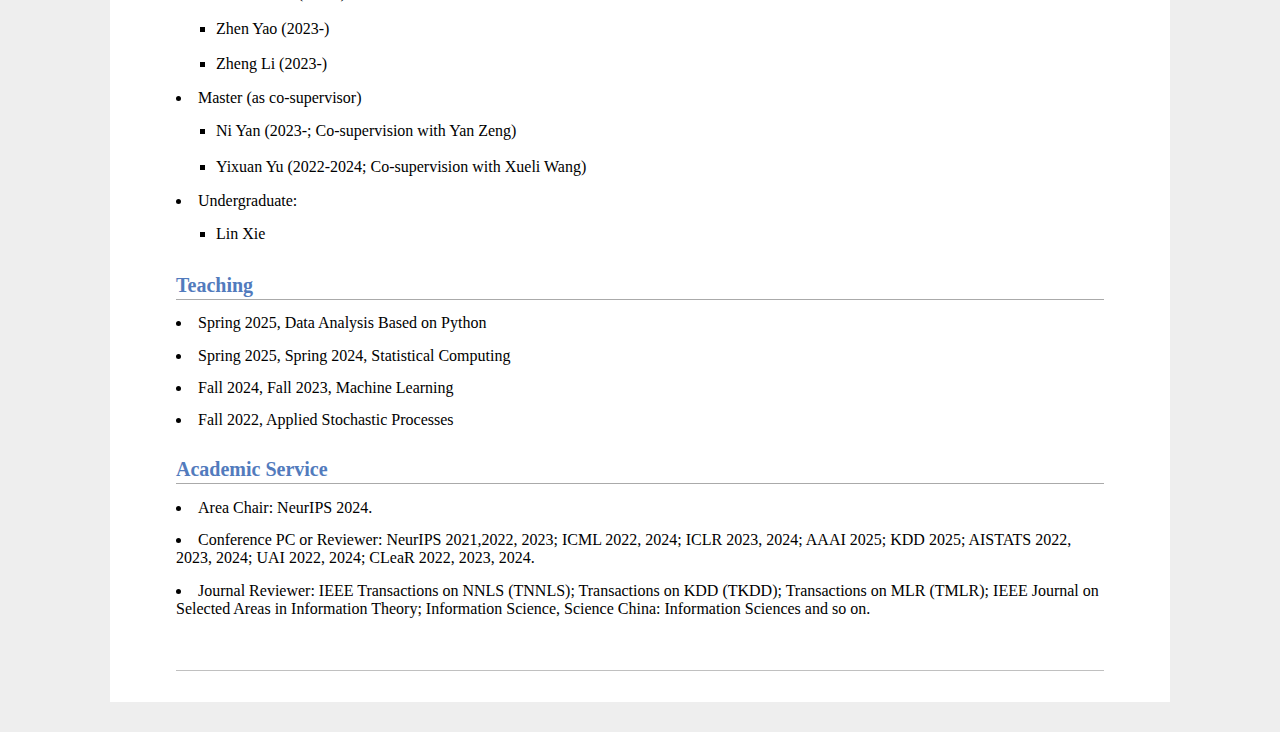
==== commit 897d67d6: "Update index.html" ====
--- a/index.html
+++ b/index.html
@@ -243,7 +243,7 @@
 	
 <h2>Academic Service <small></small></h2>
 <li>
-    Area Chair: NeurIPS 2024; ICML 2025.
+    Area Chair: NeurIPS 2024.
 </li>	
 <li>
     Conference PC or Reviewer: NeurIPS 2021,2022, 2023; ICML 2022, 2024; ICLR 2023, 2024; AAAI 2025; KDD 2025; AISTATS 2022, 2023, 2024; UAI 2022, 2024; CLeaR 2022, 2023, 2024.
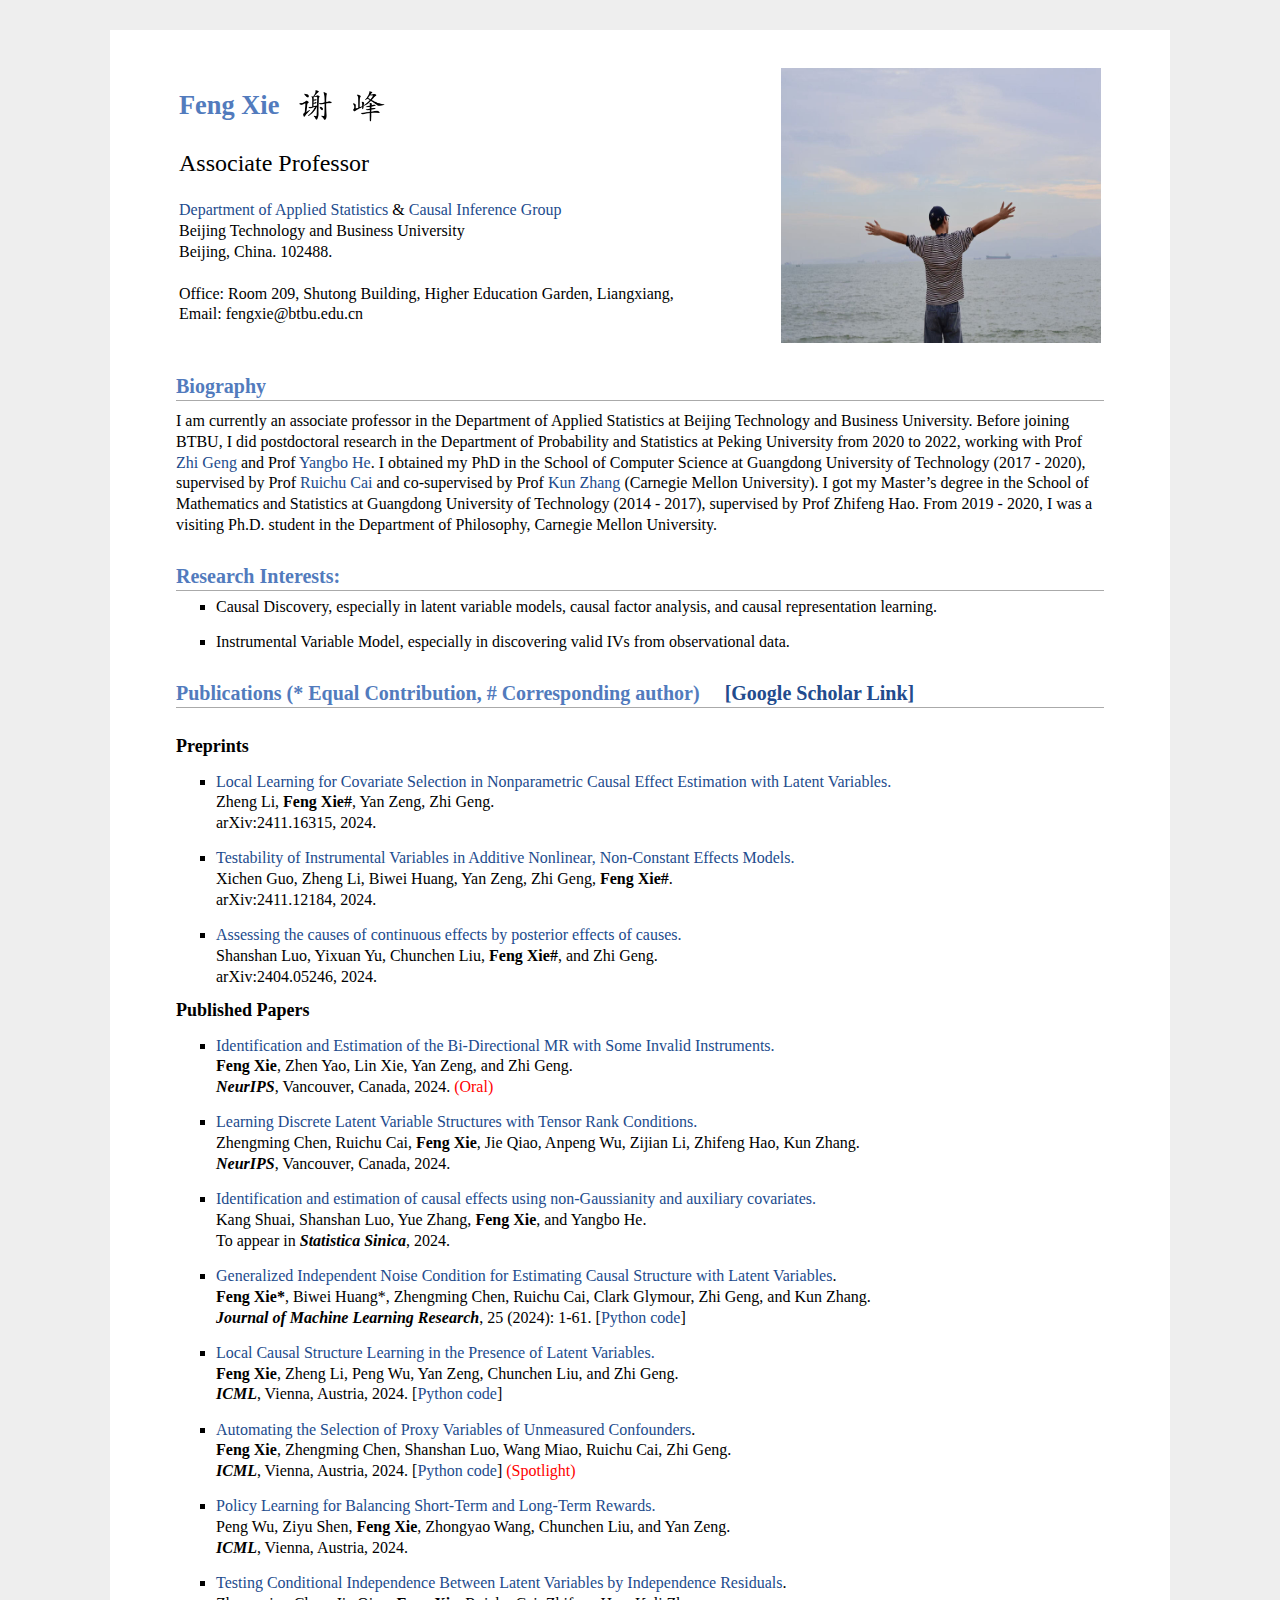
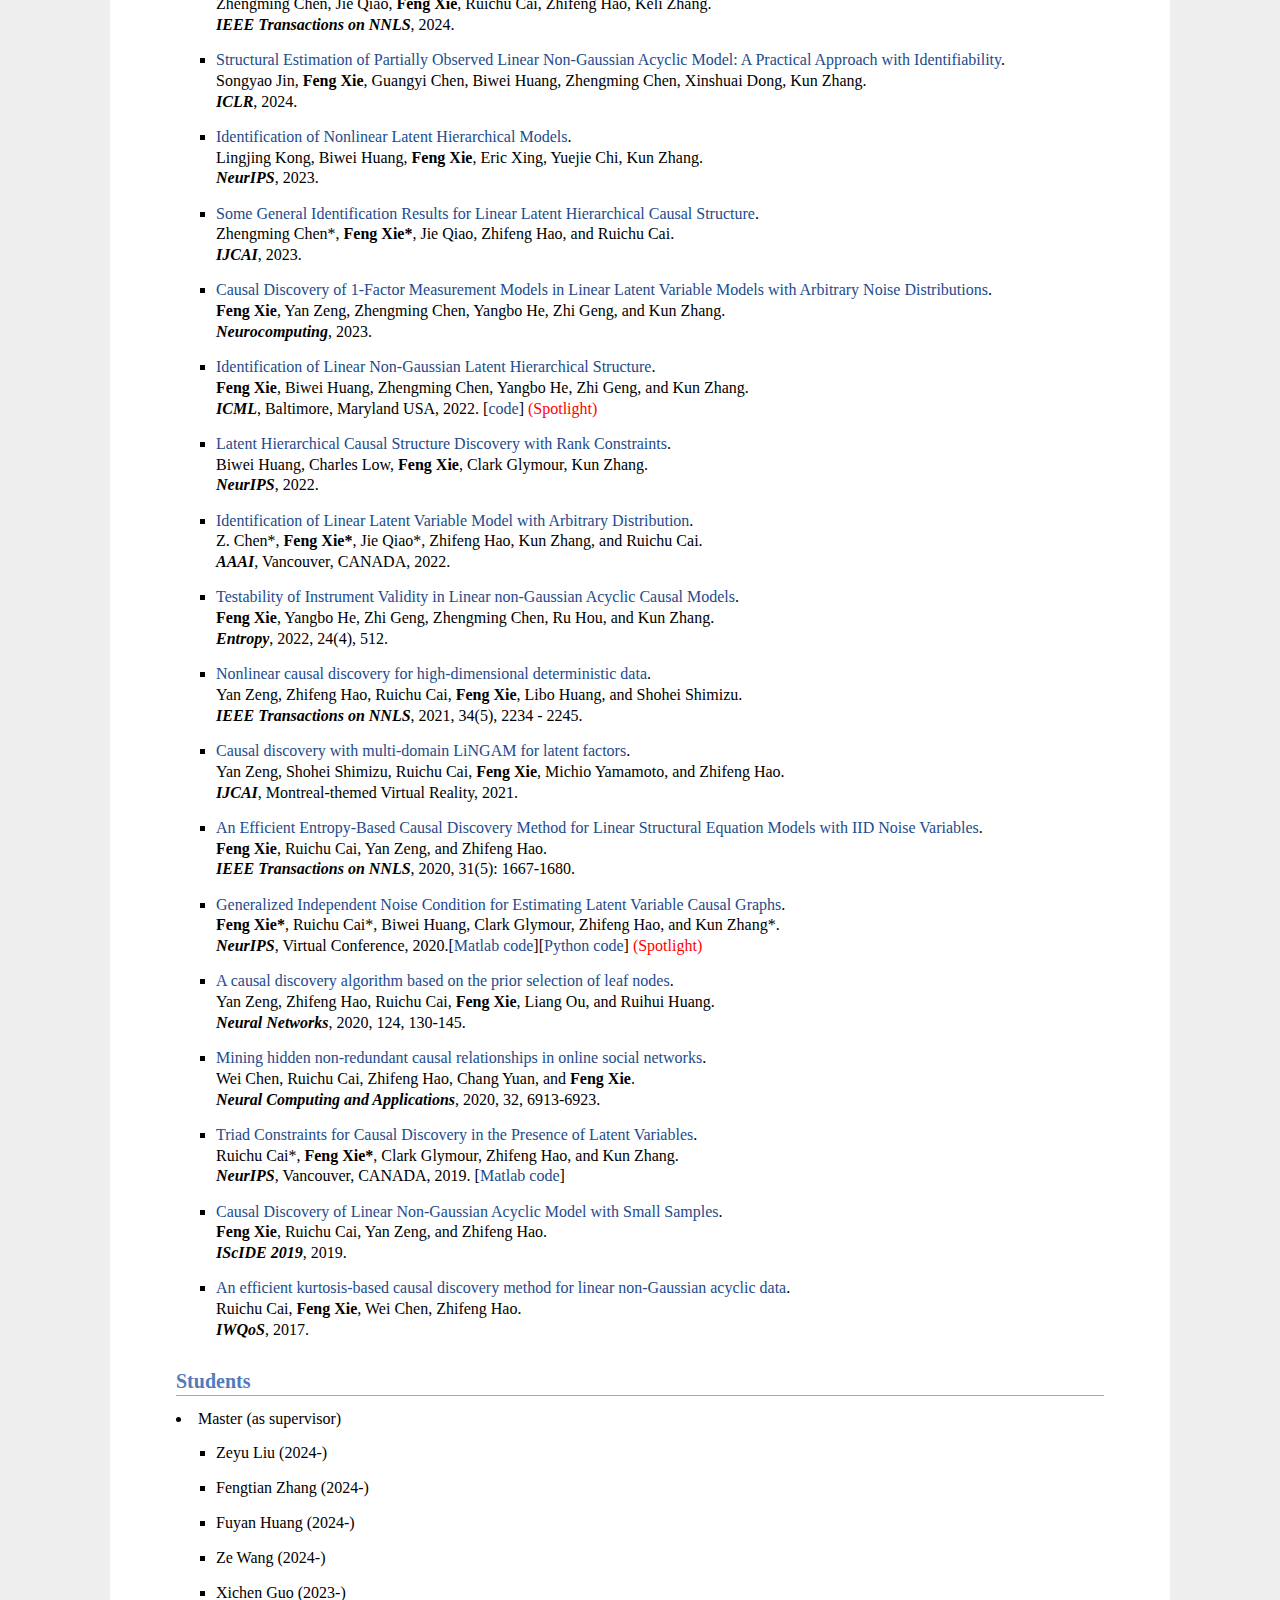
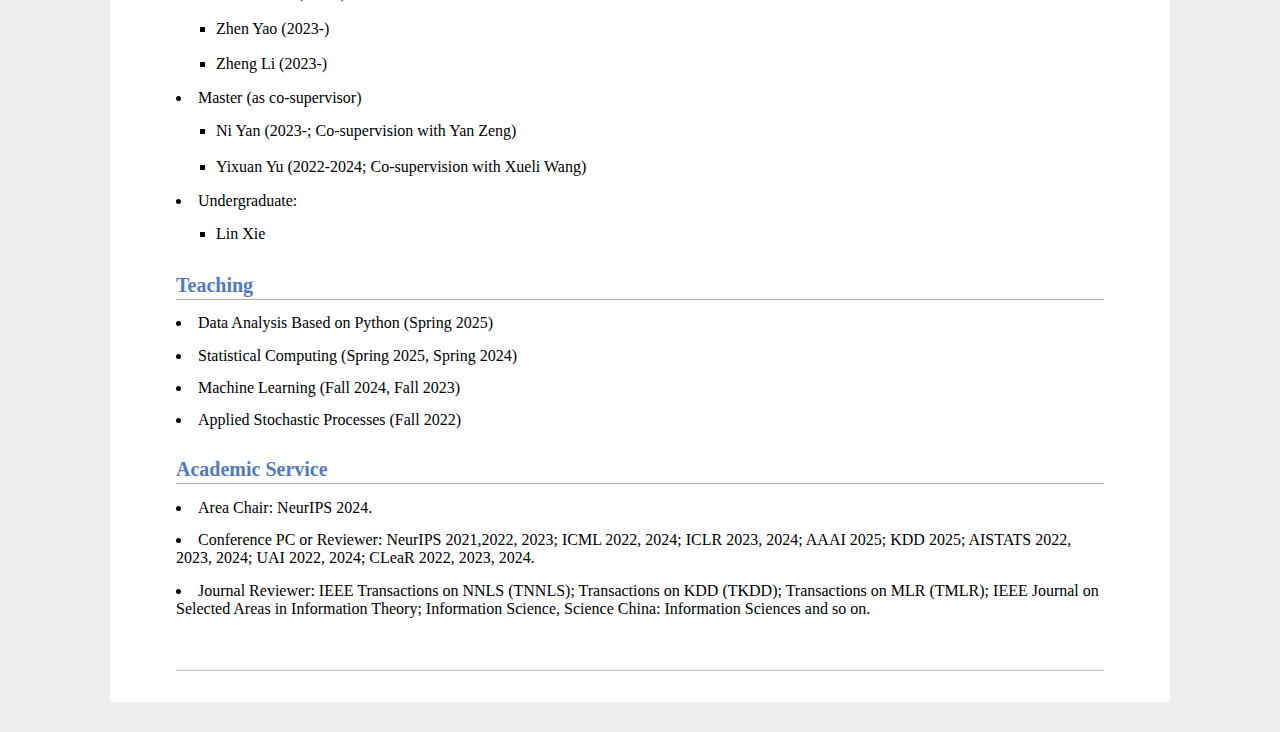
==== commit 64fa5772: "Update index.html" ====
--- a/index.html
+++ b/index.html
@@ -226,16 +226,16 @@
 <h2>Teaching</h2>
 <p>
 <li>
-Spring 2025, Data Analysis Based on Python
-</li>
-<li>
-Spring 2025, Spring 2024, Statistical Computing
-</li>
-<li>
-Fall 2024, Fall 2023, Machine Learning
-</li>
-<li>
-Fall 2022, Applied Stochastic Processes
+Data Analysis Based on Python (Spring 2025)
+</li>
+<li>
+Statistical Computing (Spring 2025, Spring 2024)
+</li>
+<li>
+Machine Learning (Fall 2024, Fall 2023)
+</li>
+<li>
+Applied Stochastic Processes (Fall 2022)
 </li>
 </p>
 
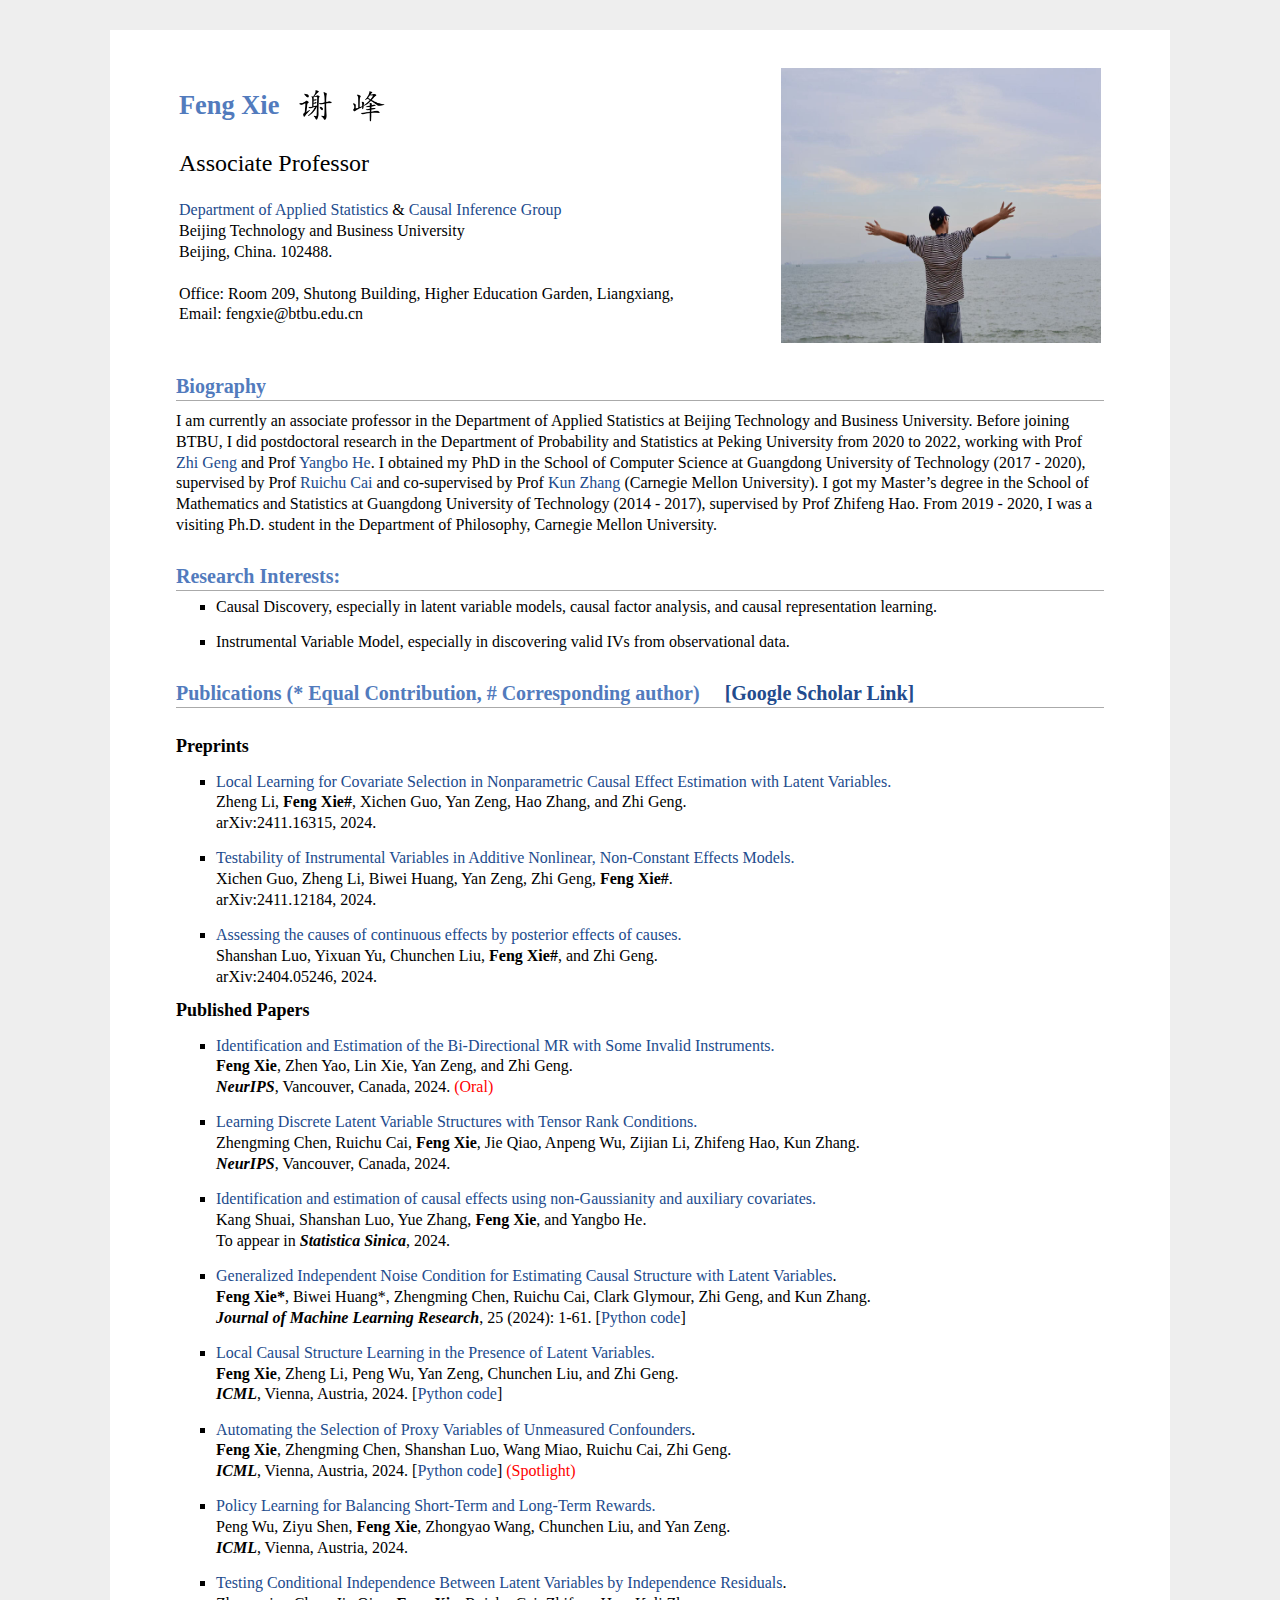
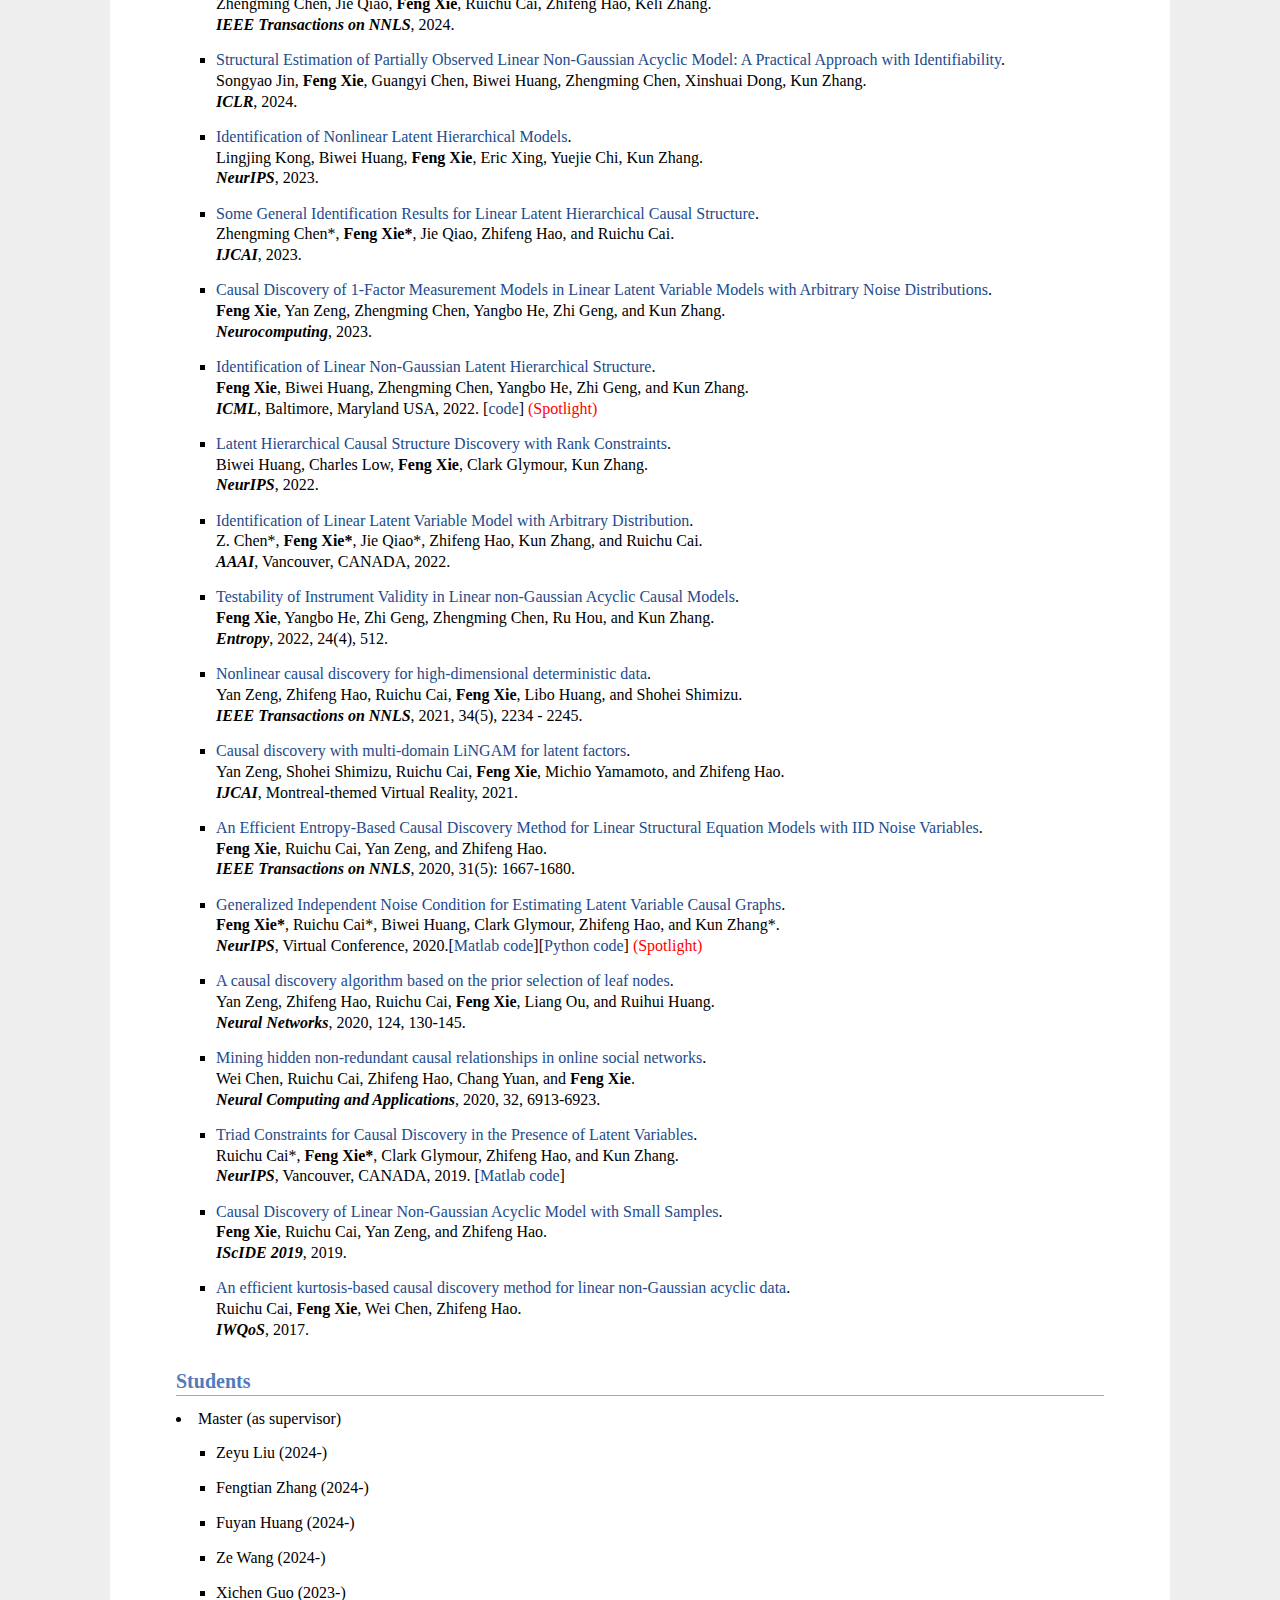
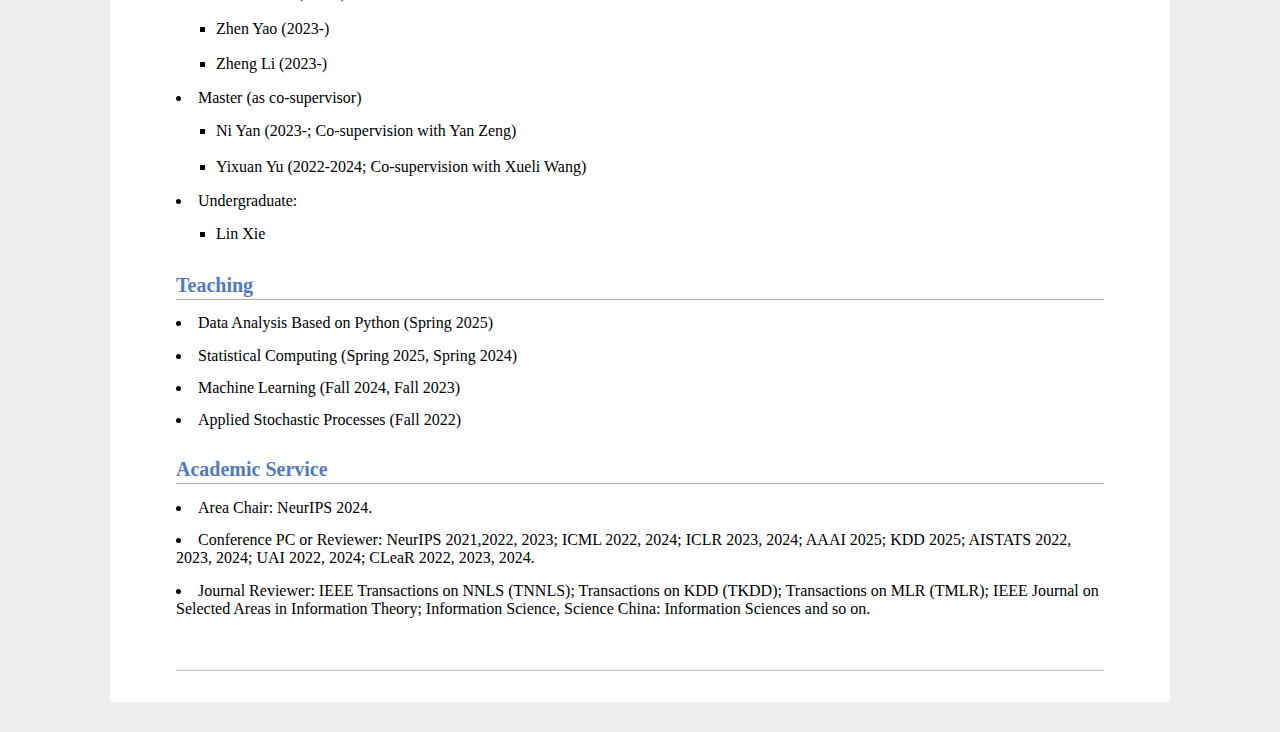
==== commit 323c46eb: "Update index.html" ====
--- a/index.html
+++ b/index.html
@@ -69,7 +69,7 @@
 <ul>
 	<li>
 	<p> <a href="https://arxiv.org/pdf/2411.16315" target="_blank">Local Learning for Covariate Selection in Nonparametric Causal Effect Estimation with Latent Variables.</a><br>
-		Zheng Li, <b>Feng Xie#</b>, Yan Zeng, Zhi Geng.<br>
+		Zheng Li, <b>Feng Xie#</b>, Xichen Guo, Yan Zeng, Hao Zhang, and Zhi Geng.<br>
 		arXiv:2411.16315, 2024.</p>	
 	</li>
 	<li>
